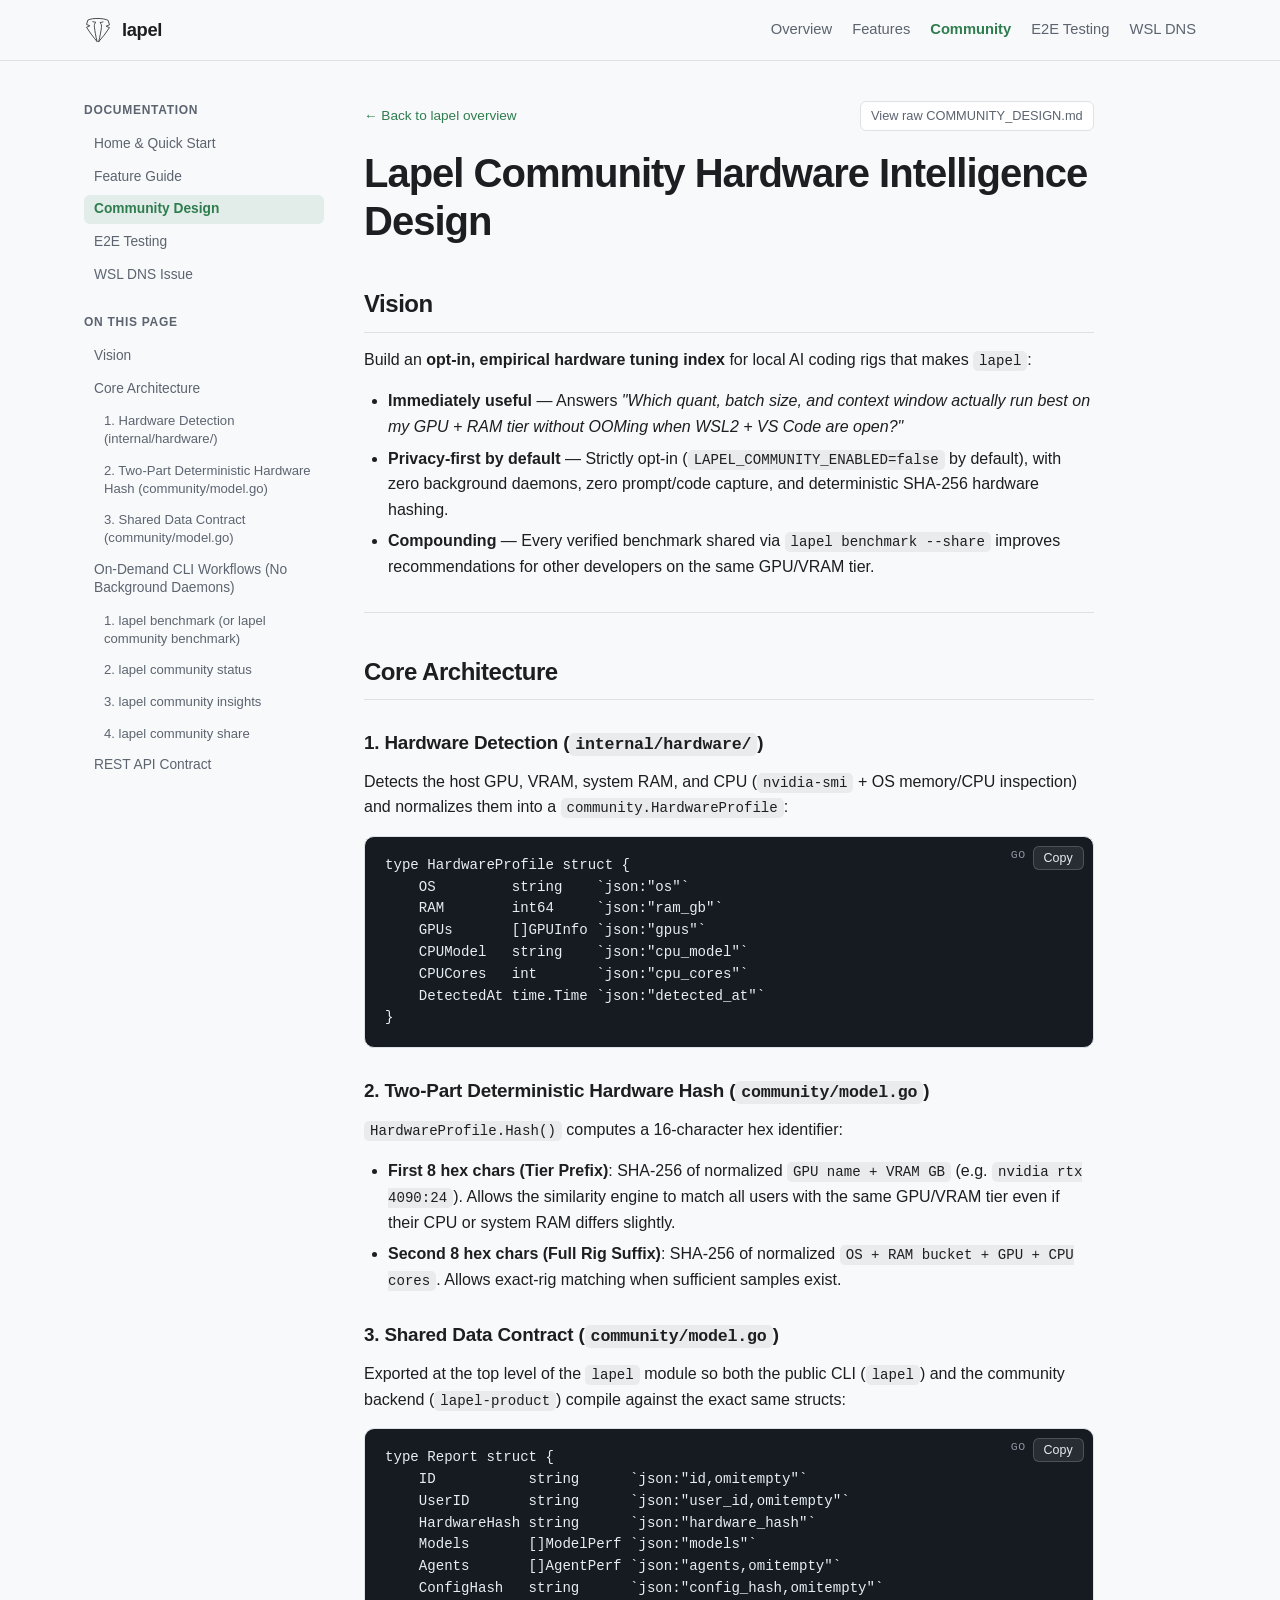
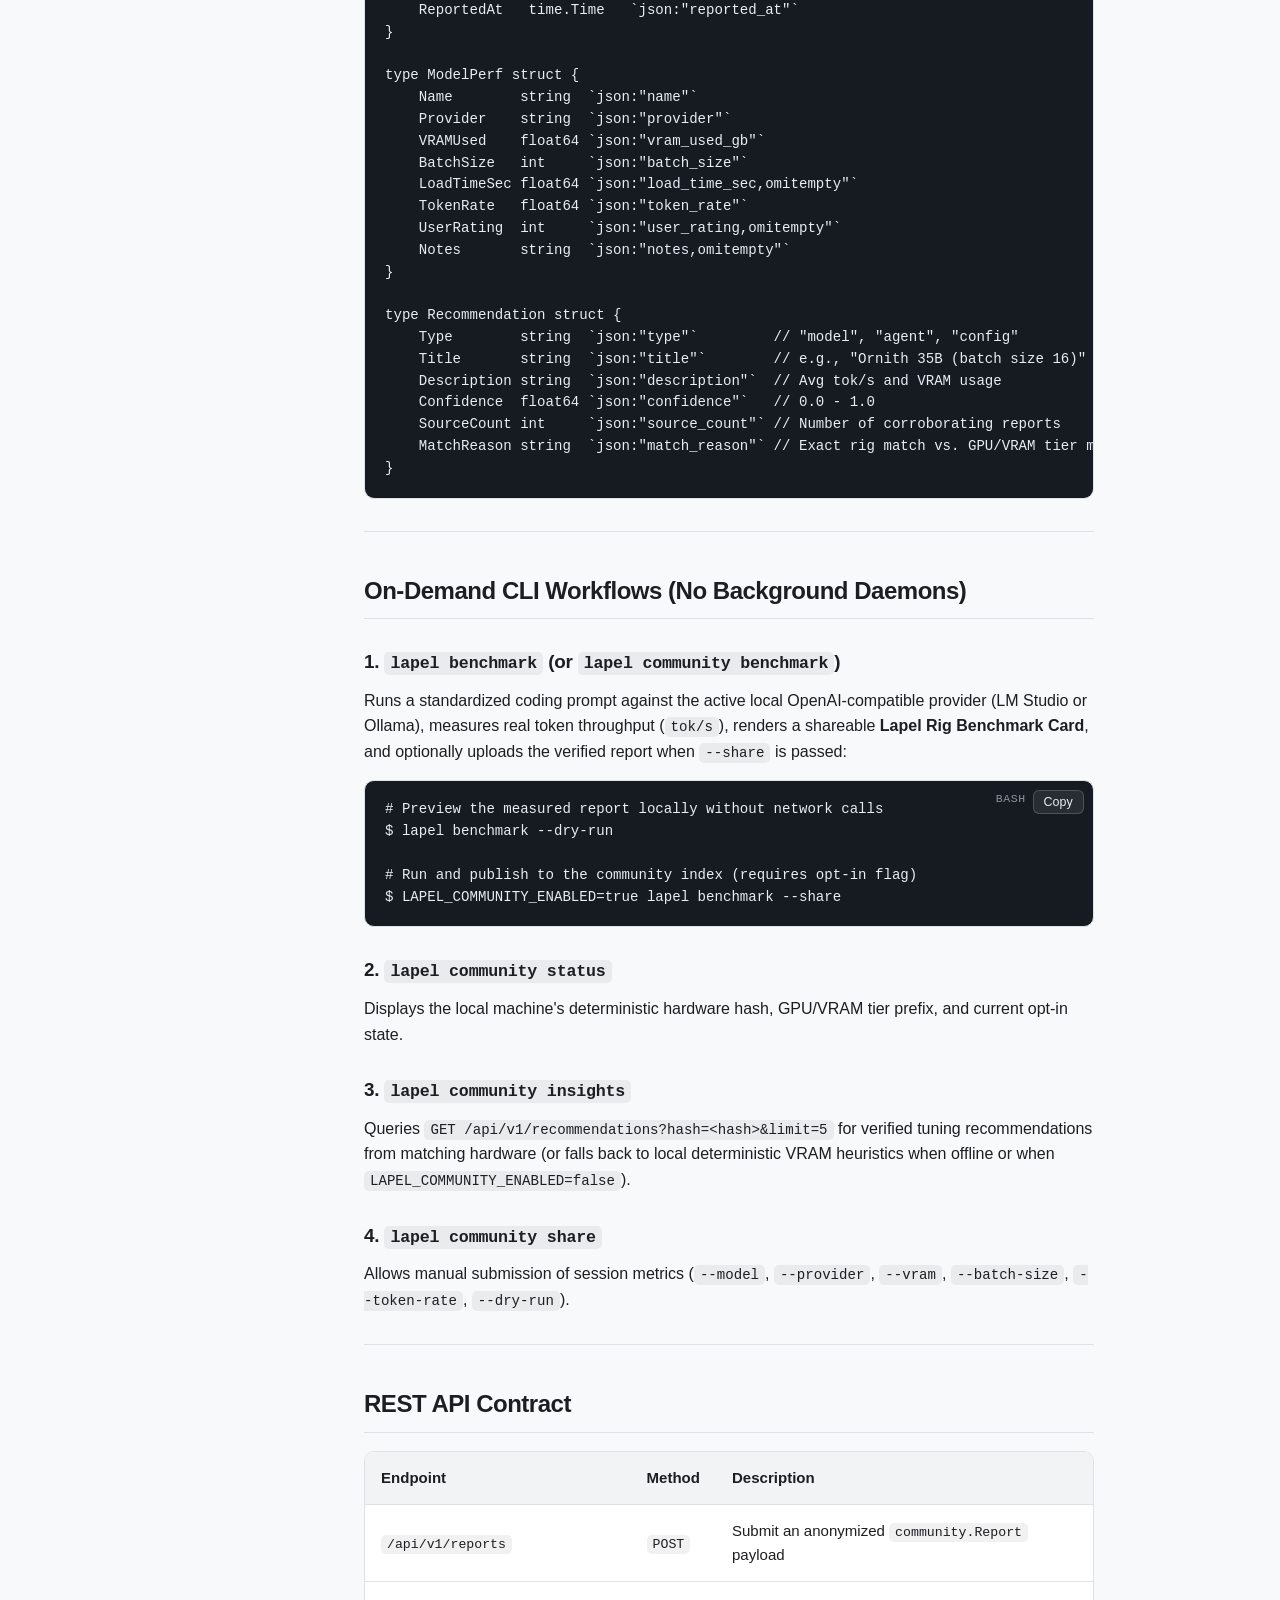
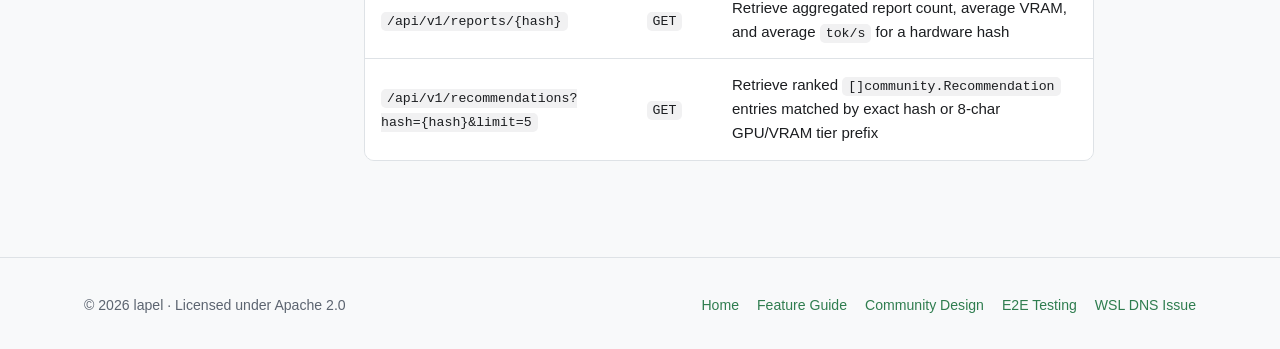
==== docs/community-design.html @ 603e4961 "docs: generate static HTML pages for markdown docs and style inline code" ====
<!DOCTYPE html>
<html lang="en">
<head>
  <meta charset="UTF-8" />
  <meta name="viewport" content="width=device-width, initial-scale=1.0" />
  <title>Lapel Community Hardware Intelligence Design &middot; lapel</title>
  <meta name="description" content="lapel documentation: Lapel Community Hardware Intelligence Design" />
  <link rel="icon" type="image/svg+xml" href="assets/lapel-logo.svg" />
  <link rel="stylesheet" href="assets/site.css" />
</head>
<body>
  <header>
    <div class="container nav">
      <a class="brand" href="index.html">
        <svg viewBox="0 25 100 100" fill="none" stroke-width="3.2" stroke-linecap="round" stroke-linejoin="round" aria-hidden="true">
          <path d="M 46.5,116 C 34,102 21,84 9,65 L 21,60 L 9,55 L 14,39.5 C 30,31.5 70,32 86,40.5 L 91,56.5 L 79,61.5 L 91,66.5 C 79,85 65.5,102.5 52.5,116.8" />
          <path d="M 46.5,116 C 41.5,95 39,79 37.2,65 C 36.2,57.2 37.5,50.5 42.5,47.5 C 38.8,47 35,46.2 31.5,45.2" />
          <path d="M 52.5,116.8 C 57.5,95.5 60.5,80 62.3,66 C 63.3,58.2 61.8,51.5 56.8,48.5 C 60.5,48 64.3,47.2 67.8,46.2" />
        </svg>
        <span>lapel</span>
      </a>
      <nav class="nav-links" aria-label="Primary">
        <a href="index.html" class="hide-sm">Overview</a>
        <a href="features.html">Features</a>
        <a href="community-design.html" class="active">Community</a>
        <a href="e2e-testing.html">E2E Testing</a>
        <a href="wsl-dns-issue.html">WSL DNS</a>
      </nav>
    </div>
  </header>

  <main class="container doc-shell">
    <aside class="doc-sidebar" aria-label="Documentation navigation">
      <div class="doc-sidebar-group">
        <h2 class="doc-sidebar-title">Documentation</h2>
        <ul class="doc-nav-list">
          <li><a href="index.html">Home &amp; Quick Start</a></li>
          <li><a href="features.html">Feature Guide</a></li>
          <li><a href="community-design.html" class="active">Community Design</a></li>
          <li><a href="e2e-testing.html">E2E Testing</a></li>
          <li><a href="wsl-dns-issue.html">WSL DNS Issue</a></li>
        </ul>
      </div>
      <div class="doc-sidebar-group">
        <h2 class="doc-sidebar-title">On this page</h2>
        <ul class="doc-toc-list">
          <li class="toc-h2"><a href="#vision">Vision</a></li>
          <li class="toc-h2"><a href="#core-architecture">Core Architecture</a></li>
          <li class="toc-h3"><a href="#1-hardware-detection-internalhardware">1. Hardware Detection (internal/hardware/)</a></li>
          <li class="toc-h3"><a href="#2-two-part-deterministic-hardware-hash-communitymodelgo">2. Two-Part Deterministic Hardware Hash (community/model.go)</a></li>
          <li class="toc-h3"><a href="#3-shared-data-contract-communitymodelgo">3. Shared Data Contract (community/model.go)</a></li>
          <li class="toc-h2"><a href="#on-demand-cli-workflows-no-background-daemons">On-Demand CLI Workflows (No Background Daemons)</a></li>
          <li class="toc-h3"><a href="#1-lapel-benchmark-or-lapel-community-benchmark">1. lapel benchmark (or lapel community benchmark)</a></li>
          <li class="toc-h3"><a href="#2-lapel-community-status">2. lapel community status</a></li>
          <li class="toc-h3"><a href="#3-lapel-community-insights">3. lapel community insights</a></li>
          <li class="toc-h3"><a href="#4-lapel-community-share">4. lapel community share</a></li>
          <li class="toc-h2"><a href="#rest-api-contract">REST API Contract</a></li>
        </ul>
      </div>
    </aside>

    <article class="doc-article">
      <div class="doc-breadcrumb">
        <a href="index.html">&larr; Back to lapel overview</a>
        <a class="doc-source-link" href="COMMUNITY_DESIGN.md">View raw COMMUNITY_DESIGN.md</a>
      </div>
      <h1 id="lapel-community-hardware-intelligence-design">Lapel Community Hardware Intelligence Design</h1>
<h2 id="vision">Vision <a class="heading-anchor" href="#vision" aria-label="Link to Vision">#</a></h2>
<p>Build an <strong>opt-in, empirical hardware tuning index</strong> for local AI coding rigs that makes <code>lapel</code>:</p>
<ul>
<li><strong>Immediately useful</strong> — Answers <em>&#34;Which quant, batch size, and context window actually run best on my GPU + RAM tier without OOMing when WSL2 + VS Code are open?&#34;</em></li>
<li><strong>Privacy-first by default</strong> — Strictly opt-in (<code>LAPEL_COMMUNITY_ENABLED=false</code> by default), with zero background daemons, zero prompt/code capture, and deterministic SHA-256 hardware hashing.</li>
<li><strong>Compounding</strong> — Every verified benchmark shared via <code>lapel benchmark --share</code> improves recommendations for other developers on the same GPU/VRAM tier.</li>
</ul>
<hr />
<h2 id="core-architecture">Core Architecture <a class="heading-anchor" href="#core-architecture" aria-label="Link to Core Architecture">#</a></h2>
<h3 id="1-hardware-detection-internalhardware">1. Hardware Detection (<code>internal/hardware/</code>) <a class="heading-anchor" href="#1-hardware-detection-internalhardware" aria-label="Link to 1. Hardware Detection (internal/hardware/)">#</a></h3>
<p>Detects the host GPU, VRAM, system RAM, and CPU (<code>nvidia-smi</code> + OS memory/CPU inspection) and normalizes them into a <code>community.HardwareProfile</code>:</p>
<div class="code-wrap"><span class="code-lang">go</span><button class="copy-btn" type="button">Copy</button><pre><code class="language-go">type HardwareProfile struct {
    OS         string    `json:&#34;os&#34;`
    RAM        int64     `json:&#34;ram_gb&#34;`
    GPUs       []GPUInfo `json:&#34;gpus&#34;`
    CPUModel   string    `json:&#34;cpu_model&#34;`
    CPUCores   int       `json:&#34;cpu_cores&#34;`
    DetectedAt time.Time `json:&#34;detected_at&#34;`
}</code></pre></div>
<h3 id="2-two-part-deterministic-hardware-hash-communitymodelgo">2. Two-Part Deterministic Hardware Hash (<code>community/model.go</code>) <a class="heading-anchor" href="#2-two-part-deterministic-hardware-hash-communitymodelgo" aria-label="Link to 2. Two-Part Deterministic Hardware Hash (community/model.go)">#</a></h3>
<p><code>HardwareProfile.Hash()</code> computes a 16-character hex identifier:</p>
<ul>
<li><strong>First 8 hex chars (Tier Prefix)</strong>: SHA-256 of normalized <code>GPU name + VRAM GB</code> (e.g. <code>nvidia rtx 4090:24</code>). Allows the similarity engine to match all users with the same GPU/VRAM tier even if their CPU or system RAM differs slightly.</li>
<li><strong>Second 8 hex chars (Full Rig Suffix)</strong>: SHA-256 of normalized <code>OS + RAM bucket + GPU + CPU cores</code>. Allows exact-rig matching when sufficient samples exist.</li>
</ul>
<h3 id="3-shared-data-contract-communitymodelgo">3. Shared Data Contract (<code>community/model.go</code>) <a class="heading-anchor" href="#3-shared-data-contract-communitymodelgo" aria-label="Link to 3. Shared Data Contract (community/model.go)">#</a></h3>
<p>Exported at the top level of the <code>lapel</code> module so both the public CLI (<code>lapel</code>) and the community backend (<code>lapel-product</code>) compile against the exact same structs:</p>
<div class="code-wrap"><span class="code-lang">go</span><button class="copy-btn" type="button">Copy</button><pre><code class="language-go">type Report struct {
    ID           string      `json:&#34;id,omitempty&#34;`
    UserID       string      `json:&#34;user_id,omitempty&#34;`
    HardwareHash string      `json:&#34;hardware_hash&#34;`
    Models       []ModelPerf `json:&#34;models&#34;`
    Agents       []AgentPerf `json:&#34;agents,omitempty&#34;`
    ConfigHash   string      `json:&#34;config_hash,omitempty&#34;`
    ReportedAt   time.Time   `json:&#34;reported_at&#34;`
}

type ModelPerf struct {
    Name        string  `json:&#34;name&#34;`
    Provider    string  `json:&#34;provider&#34;`
    VRAMUsed    float64 `json:&#34;vram_used_gb&#34;`
    BatchSize   int     `json:&#34;batch_size&#34;`
    LoadTimeSec float64 `json:&#34;load_time_sec,omitempty&#34;`
    TokenRate   float64 `json:&#34;token_rate&#34;`
    UserRating  int     `json:&#34;user_rating,omitempty&#34;`
    Notes       string  `json:&#34;notes,omitempty&#34;`
}

type Recommendation struct {
    Type        string  `json:&#34;type&#34;`         // &#34;model&#34;, &#34;agent&#34;, &#34;config&#34;
    Title       string  `json:&#34;title&#34;`        // e.g., &#34;Ornith 35B (batch size 16)&#34;
    Description string  `json:&#34;description&#34;`  // Avg tok/s and VRAM usage
    Confidence  float64 `json:&#34;confidence&#34;`   // 0.0 - 1.0
    SourceCount int     `json:&#34;source_count&#34;` // Number of corroborating reports
    MatchReason string  `json:&#34;match_reason&#34;` // Exact rig match vs. GPU/VRAM tier match
}</code></pre></div>
<hr />
<h2 id="on-demand-cli-workflows-no-background-daemons">On-Demand CLI Workflows (No Background Daemons) <a class="heading-anchor" href="#on-demand-cli-workflows-no-background-daemons" aria-label="Link to On-Demand CLI Workflows (No Background Daemons)">#</a></h2>
<h3 id="1-lapel-benchmark-or-lapel-community-benchmark">1. <code>lapel benchmark</code> (or <code>lapel community benchmark</code>) <a class="heading-anchor" href="#1-lapel-benchmark-or-lapel-community-benchmark" aria-label="Link to 1. lapel benchmark (or lapel community benchmark)">#</a></h3>
<p>Runs a standardized coding prompt against the active local OpenAI-compatible provider (LM Studio or Ollama), measures real token throughput (<code>tok/s</code>), renders a shareable <strong>Lapel Rig Benchmark Card</strong>, and optionally uploads the verified report when <code>--share</code> is passed:</p>
<div class="code-wrap"><span class="code-lang">bash</span><button class="copy-btn" type="button">Copy</button><pre><code class="language-bash"># Preview the measured report locally without network calls
$ lapel benchmark --dry-run

# Run and publish to the community index (requires opt-in flag)
$ LAPEL_COMMUNITY_ENABLED=true lapel benchmark --share</code></pre></div>
<h3 id="2-lapel-community-status">2. <code>lapel community status</code> <a class="heading-anchor" href="#2-lapel-community-status" aria-label="Link to 2. lapel community status">#</a></h3>
<p>Displays the local machine&#39;s deterministic hardware hash, GPU/VRAM tier prefix, and current opt-in state.</p>
<h3 id="3-lapel-community-insights">3. <code>lapel community insights</code> <a class="heading-anchor" href="#3-lapel-community-insights" aria-label="Link to 3. lapel community insights">#</a></h3>
<p>Queries <code>GET /api/v1/recommendations?hash=&lt;hash&gt;&amp;limit=5</code> for verified tuning recommendations from matching hardware (or falls back to local deterministic VRAM heuristics when offline or when <code>LAPEL_COMMUNITY_ENABLED=false</code>).</p>
<h3 id="4-lapel-community-share">4. <code>lapel community share</code> <a class="heading-anchor" href="#4-lapel-community-share" aria-label="Link to 4. lapel community share">#</a></h3>
<p>Allows manual submission of session metrics (<code>--model</code>, <code>--provider</code>, <code>--vram</code>, <code>--batch-size</code>, <code>--token-rate</code>, <code>--dry-run</code>).</p>
<hr />
<h2 id="rest-api-contract">REST API Contract <a class="heading-anchor" href="#rest-api-contract" aria-label="Link to REST API Contract">#</a></h2>
<div class="table-wrap"><table>
<thead><tr><th>Endpoint</th><th>Method</th><th>Description</th></tr></thead>
<tbody>
<tr><td><code>/api/v1/reports</code></td><td><code>POST</code></td><td>Submit an anonymized <code>community.Report</code> payload</td></tr>
<tr><td><code>/api/v1/reports/{hash}</code></td><td><code>GET</code></td><td>Retrieve aggregated report count, average VRAM, and average <code>tok/s</code> for a hardware hash</td></tr>
<tr><td><code>/api/v1/recommendations?hash={hash}&amp;limit=5</code></td><td><code>GET</code></td><td>Retrieve ranked <code>[]community.Recommendation</code> entries matched by exact hash or 8-char GPU/VRAM tier prefix</td></tr>
</tbody></table></div>

    </article>
  </main>

  <footer>
    <div class="container footer-inner">
      <div>&copy; 2026 lapel &middot; Licensed under Apache 2.0</div>
      <div class="footer-links">
        <a href="index.html">Home</a>
        <a href="features.html">Feature Guide</a>
        <a href="community-design.html">Community Design</a>
        <a href="e2e-testing.html">E2E Testing</a>
        <a href="wsl-dns-issue.html">WSL DNS Issue</a>
      </div>
    </div>
  </footer>

  <script>
    document.querySelectorAll(".copy-btn").forEach((btn) => {
      btn.addEventListener("click", async () => {
        const wrap = btn.closest(".code-wrap");
        const code = wrap ? wrap.querySelector("code") : null;
        const text = code ? code.innerText : "";
        try {
          await navigator.clipboard.writeText(text);
          const orig = btn.textContent;
          btn.textContent = "Copied!";
          setTimeout(() => { btn.textContent = orig; }, 1500);
        } catch (_) {}
      });
    });
  </script>
</body>
</html>
---- docs/assets/site.css ----
:root {
  --bg: #f8f9fa;
  --surface: #ffffff;
  --surface-alt: #f1f3f5;
  --border: #dee2e6;
  --text: #1c1e21;
  --text-muted: #5c6470;
  --accent: #2f7d4f;
  --accent-soft: rgba(47, 125, 79, 0.1);
  --logo-stroke: #3a3a3a;
  --code-bg: #161b22;
  --code-text: #e6edf3;
  --inline-code-bg: rgba(27, 31, 36, 0.06);
  --radius: 10px;
  --max-w: 1160px;
}

@media (prefers-color-scheme: dark) {
  :root {
    --bg: #0d1117;
    --surface: #161b22;
    --surface-alt: #1c2128;
    --border: #30363d;
    --text: #e6edf3;
    --text-muted: #8b949e;
    --accent: #4caf73;
    --accent-soft: rgba(76, 175, 115, 0.14);
    --logo-stroke: #e6edf3;
    --code-bg: #090c10;
    --code-text: #e6edf3;
    --inline-code-bg: rgba(110, 118, 129, 0.24);
  }
}

* { box-sizing: border-box; }
html { scroll-behavior: smooth; }
body {
  margin: 0;
  font-family: -apple-system, BlinkMacSystemFont, "Segoe UI", Roboto, Oxygen, Ubuntu, Cantarell, sans-serif;
  background: var(--bg);
  color: var(--text);
  line-height: 1.6;
  -webkit-font-smoothing: antialiased;
}

a { color: var(--accent); text-decoration: none; }
a:hover { text-decoration: underline; }

.container {
  max-width: var(--max-w);
  margin: 0 auto;
  padding: 0 24px;
}

/* Header */
header {
  position: sticky;
  top: 0;
  z-index: 20;
  background: color-mix(in srgb, var(--bg) 88%, transparent);
  backdrop-filter: blur(10px);
  border-bottom: 1px solid var(--border);
}

.nav {
  display: flex;
  align-items: center;
  justify-content: space-between;
  height: 60px;
  gap: 16px;
}

.brand {
  display: flex;
  align-items: center;
  gap: 10px;
  font-weight: 700;
  font-size: 1.15rem;
  color: var(--text);
  letter-spacing: -0.02em;
}
.brand:hover { text-decoration: none; }

.brand svg {
  width: 28px;
  height: 28px;
  stroke: var(--logo-stroke);
}

.nav-links {
  display: flex;
  align-items: center;
  gap: 20px;
  font-size: 0.92rem;
}

.nav-links a { color: var(--text-muted); font-weight: 500; }
.nav-links a:hover { color: var(--text); text-decoration: none; }
.nav-links a.active { color: var(--accent); font-weight: 600; }

@media (max-width: 640px) {
  .nav-links .hide-sm { display: none; }
}

/* Code blocks */
.code-wrap {
  position: relative;
  max-width: 720px;
  margin: 0 auto;
  text-align: left;
}

pre {
  margin: 0;
  background: var(--code-bg);
  color: var(--code-text);
  padding: 18px 20px;
  border-radius: var(--radius);
  overflow-x: auto;
  font-family: ui-monospace, SFMono-Regular, Menlo, Monaco, Consolas, monospace;
  font-size: 0.88rem;
  line-height: 1.55;
  border: 1px solid var(--border);
}

.copy-btn {
  position: absolute;
  top: 10px;
  right: 10px;
  padding: 4px 10px;
  font-size: 0.78rem;
  border-radius: 6px;
  border: 1px solid rgba(255, 255, 255, 0.18);
  background: rgba(255, 255, 255, 0.08);
  color: #e6edf3;
  cursor: pointer;
}
.copy-btn:hover { background: rgba(255, 255, 255, 0.16); }

/* Table */
table {
  width: 100%;
  border-collapse: collapse;
  background: var(--surface);
  border: 1px solid var(--border);
  border-radius: var(--radius);
  overflow: hidden;
  font-size: 0.94rem;
}

th, td {
  padding: 14px 16px;
  text-align: left;
  border-bottom: 1px solid var(--border);
}

th {
  background: var(--surface-alt);
  font-weight: 600;
}

tr:last-child td { border-bottom: none; }

/* Footer */
footer {
  border-top: 1px solid var(--border);
  padding: 36px 0;
  color: var(--text-muted);
  font-size: 0.88rem;
}

.footer-inner {
  display: flex;
  flex-wrap: wrap;
  justify-content: space-between;
  align-items: center;
  gap: 16px;
}

.footer-links {
  display: flex;
  flex-wrap: wrap;
  gap: 18px;
}

/* YAML syntax highlighting */
.yk { color: #7ee787; }
.ys { color: #a5d6ff; }
.yn { color: #79c0ff; }
.yc { color: #8b949e; font-style: italic; }
.yp { color: #8b949e; }

/* Documentation pages */
.doc-shell {
  display: grid;
  grid-template-columns: 240px minmax(0, 1fr);
  gap: 40px;
  padding: 40px 24px 72px;
  align-items: start;
}

@media (max-width: 920px) {
  .doc-shell {
    grid-template-columns: 1fr;
    gap: 24px;
    padding: 28px 20px 56px;
  }
}

.doc-sidebar {
  position: sticky;
  top: 84px;
  font-size: 0.86rem;
}

@media (max-width: 920px) {
  .doc-sidebar {
    position: static;
    background: var(--surface);
    border: 1px solid var(--border);
    border-radius: var(--radius);
    padding: 16px 18px;
  }
}

.doc-sidebar-group + .doc-sidebar-group {
  margin-top: 24px;
}

.doc-sidebar-title {
  font-size: 0.75rem;
  font-weight: 700;
  text-transform: uppercase;
  letter-spacing: 0.06em;
  color: var(--text-muted);
  margin: 0 0 10px;
}

.doc-nav-list,
.doc-toc-list {
  list-style: none;
  margin: 0;
  padding: 0;
  display: flex;
  flex-direction: column;
  gap: 4px;
}

.doc-nav-list a,
.doc-toc-list a {
  display: block;
  padding: 5px 10px;
  border-radius: 6px;
  color: var(--text-muted);
  line-height: 1.35;
}

.doc-nav-list a:hover,
.doc-toc-list a:hover {
  color: var(--text);
  background: var(--surface-alt);
  text-decoration: none;
}

.doc-nav-list a.active {
  color: var(--accent);
  background: var(--accent-soft);
  font-weight: 600;
}

.doc-toc-list .toc-h3 a {
  padding-left: 20px;
  font-size: 0.82rem;
}

.doc-article {
  min-width: 0;
  max-width: 82ch;
}

.doc-breadcrumb {
  display: flex;
  align-items: center;
  justify-content: space-between;
  flex-wrap: wrap;
  gap: 10px;
  margin-bottom: 18px;
  font-size: 0.85rem;
  color: var(--text-muted);
}

.doc-source-link {
  display: inline-flex;
  align-items: center;
  gap: 6px;
  padding: 4px 10px;
  border: 1px solid var(--border);
  border-radius: 6px;
  background: var(--surface);
  color: var(--text-muted);
  font-size: 0.8rem;
}

.doc-source-link:hover {
  color: var(--text);
  border-color: var(--text-muted);
  text-decoration: none;
}

.doc-article h1 {
  margin: 0 0 18px;
  font-size: clamp(1.9rem, 3.6vw, 2.5rem);
  letter-spacing: -0.025em;
  line-height: 1.2;
}

.doc-article h2 {
  margin: 40px 0 14px;
  padding-bottom: 8px;
  border-bottom: 1px solid var(--border);
  font-size: 1.5rem;
  letter-spacing: -0.02em;
  scroll-margin-top: 80px;
}

.doc-article h3 {
  margin: 28px 0 10px;
  font-size: 1.18rem;
  letter-spacing: -0.01em;
  scroll-margin-top: 80px;
}

.doc-article h4 {
  margin: 22px 0 8px;
  font-size: 1rem;
  scroll-margin-top: 80px;
}

.heading-anchor {
  margin-left: 8px;
  color: var(--text-muted);
  opacity: 0;
  font-weight: 400;
  transition: opacity 0.12s ease;
}

.doc-article h2:hover .heading-anchor,
.doc-article h3:hover .heading-anchor,
.doc-article h4:hover .heading-anchor,
.heading-anchor:focus {
  opacity: 1;
  text-decoration: none;
}

.doc-article p {
  margin: 0 0 16px;
}

.doc-article ul,
.doc-article ol {
  margin: 0 0 16px;
  padding-left: 24px;
}

.doc-article li {
  margin: 6px 0;
}

.doc-article li > ul,
.doc-article li > ol {
  margin-top: 6px;
  margin-bottom: 6px;
}

.doc-article .task-item {
  list-style: none;
  margin-left: -20px;
  display: flex;
  align-items: baseline;
  gap: 8px;
}

.doc-article .task-item input[type="checkbox"] {
  accent-color: var(--accent);
  margin: 0;
  transform: translateY(1px);
}

.doc-article code {
  font-family: ui-monospace, SFMono-Regular, Menlo, Monaco, Consolas, monospace;
  font-size: 0.88em;
  background: var(--inline-code-bg);
  padding: 2px 6px;
  border-radius: 5px;
}

.doc-article pre code {
  background: transparent;
  padding: 0;
  border-radius: 0;
  font-size: inherit;
}

.doc-article .code-wrap {
  max-width: 100%;
  margin: 16px 0 22px;
}

.doc-article .code-lang {
  position: absolute;
  top: 10px;
  right: 68px;
  font-size: 0.72rem;
  text-transform: uppercase;
  letter-spacing: 0.05em;
  color: #8b949e;
  font-family: ui-monospace, SFMono-Regular, Menlo, Monaco, Consolas, monospace;
  pointer-events: none;
}

.doc-article .table-wrap {
  overflow-x: auto;
  margin: 18px 0 24px;
  border-radius: var(--radius);
  border: 1px solid var(--border);
}

.doc-article .table-wrap table {
  border: none;
  border-radius: 0;
}

.doc-article hr {
  border: none;
  border-top: 1px solid var(--border);
  margin: 32px 0;
}

.doc-article blockquote {
  margin: 16px 0 20px;
  padding: 12px 18px;
  border-left: 3px solid var(--accent);
  background: var(--surface);
  border-radius: 0 var(--radius) var(--radius) 0;
  color: var(--text-muted);
}

.doc-article blockquote p:last-child {
  margin-bottom: 0;
}

.mermaid-wrap {
  margin: 18px 0 24px;
  padding: 20px;
  background: var(--surface);
  border: 1px solid var(--border);
  border-radius: var(--radius);
  overflow-x: auto;
  text-align: center;
}

.mermaid-wrap pre.mermaid {
  background: transparent;
  color: var(--text);
  border: none;
  padding: 0;
  text-align: left;
}
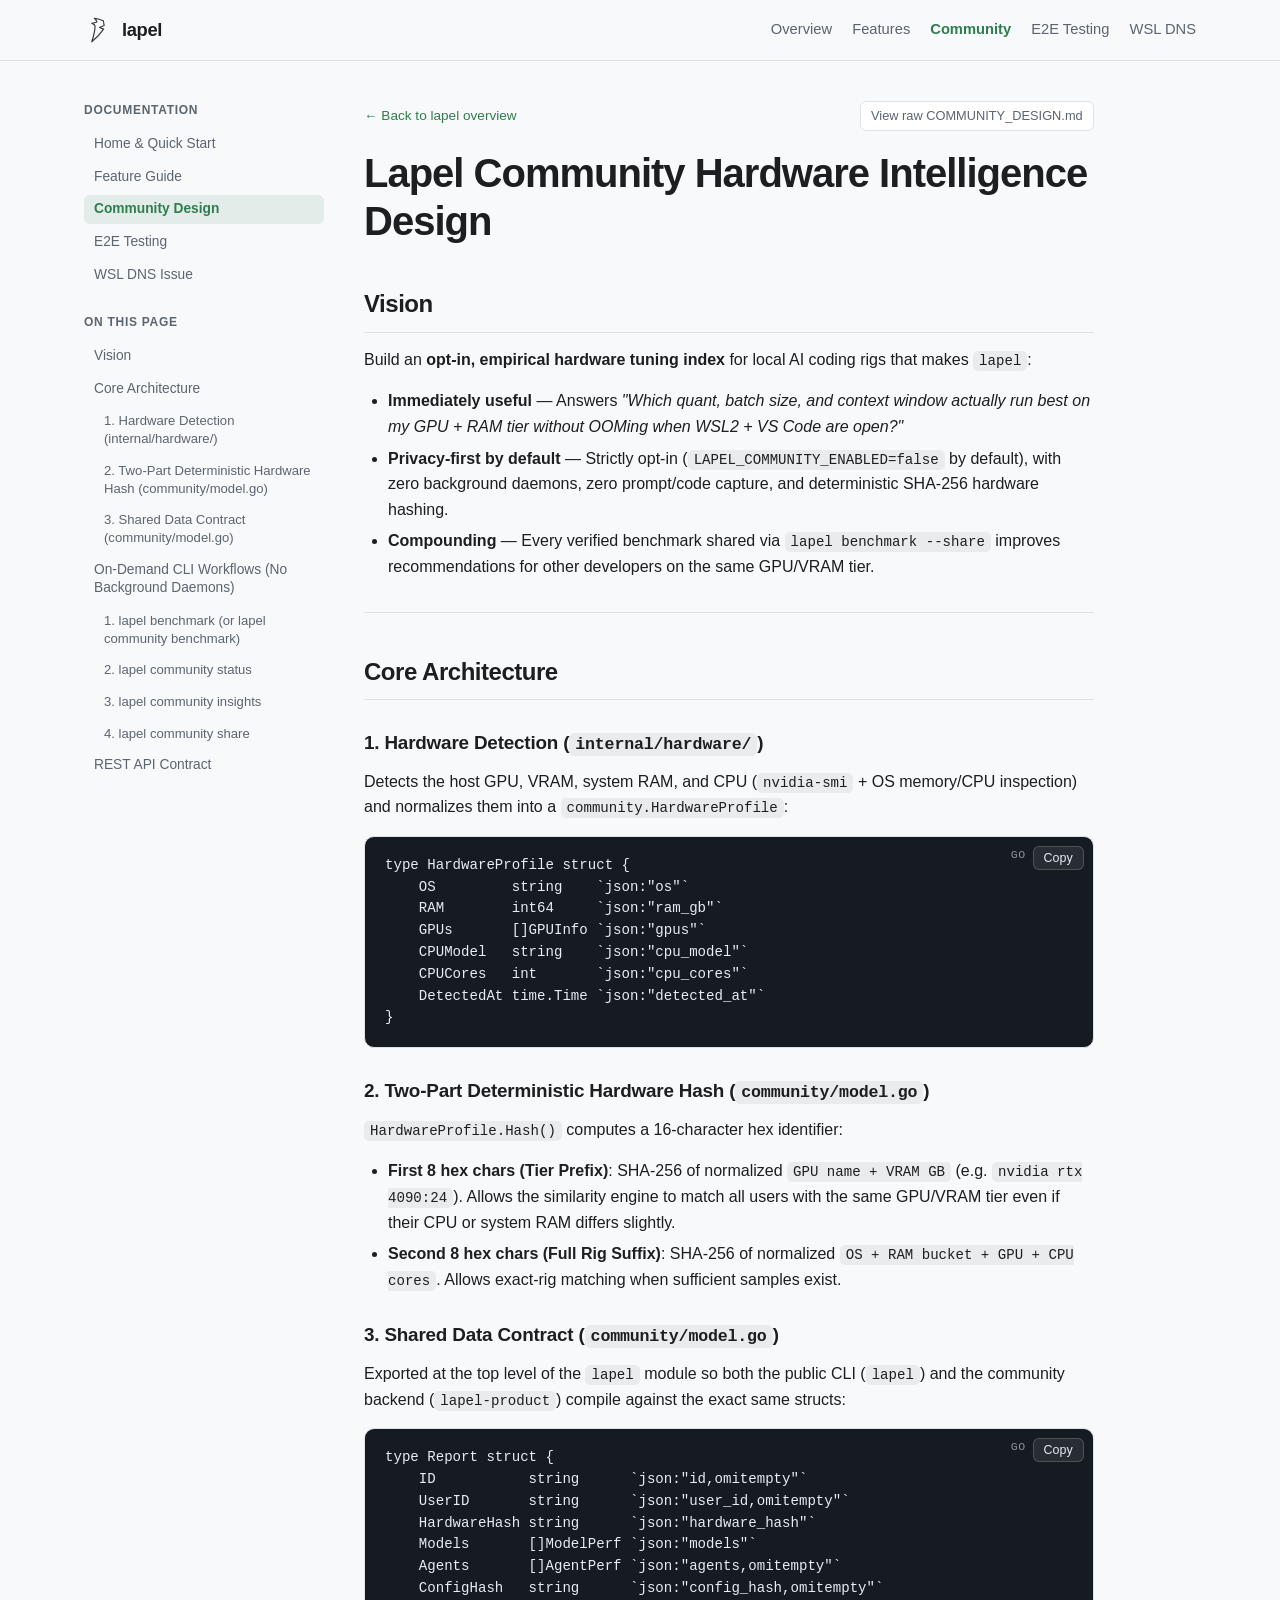
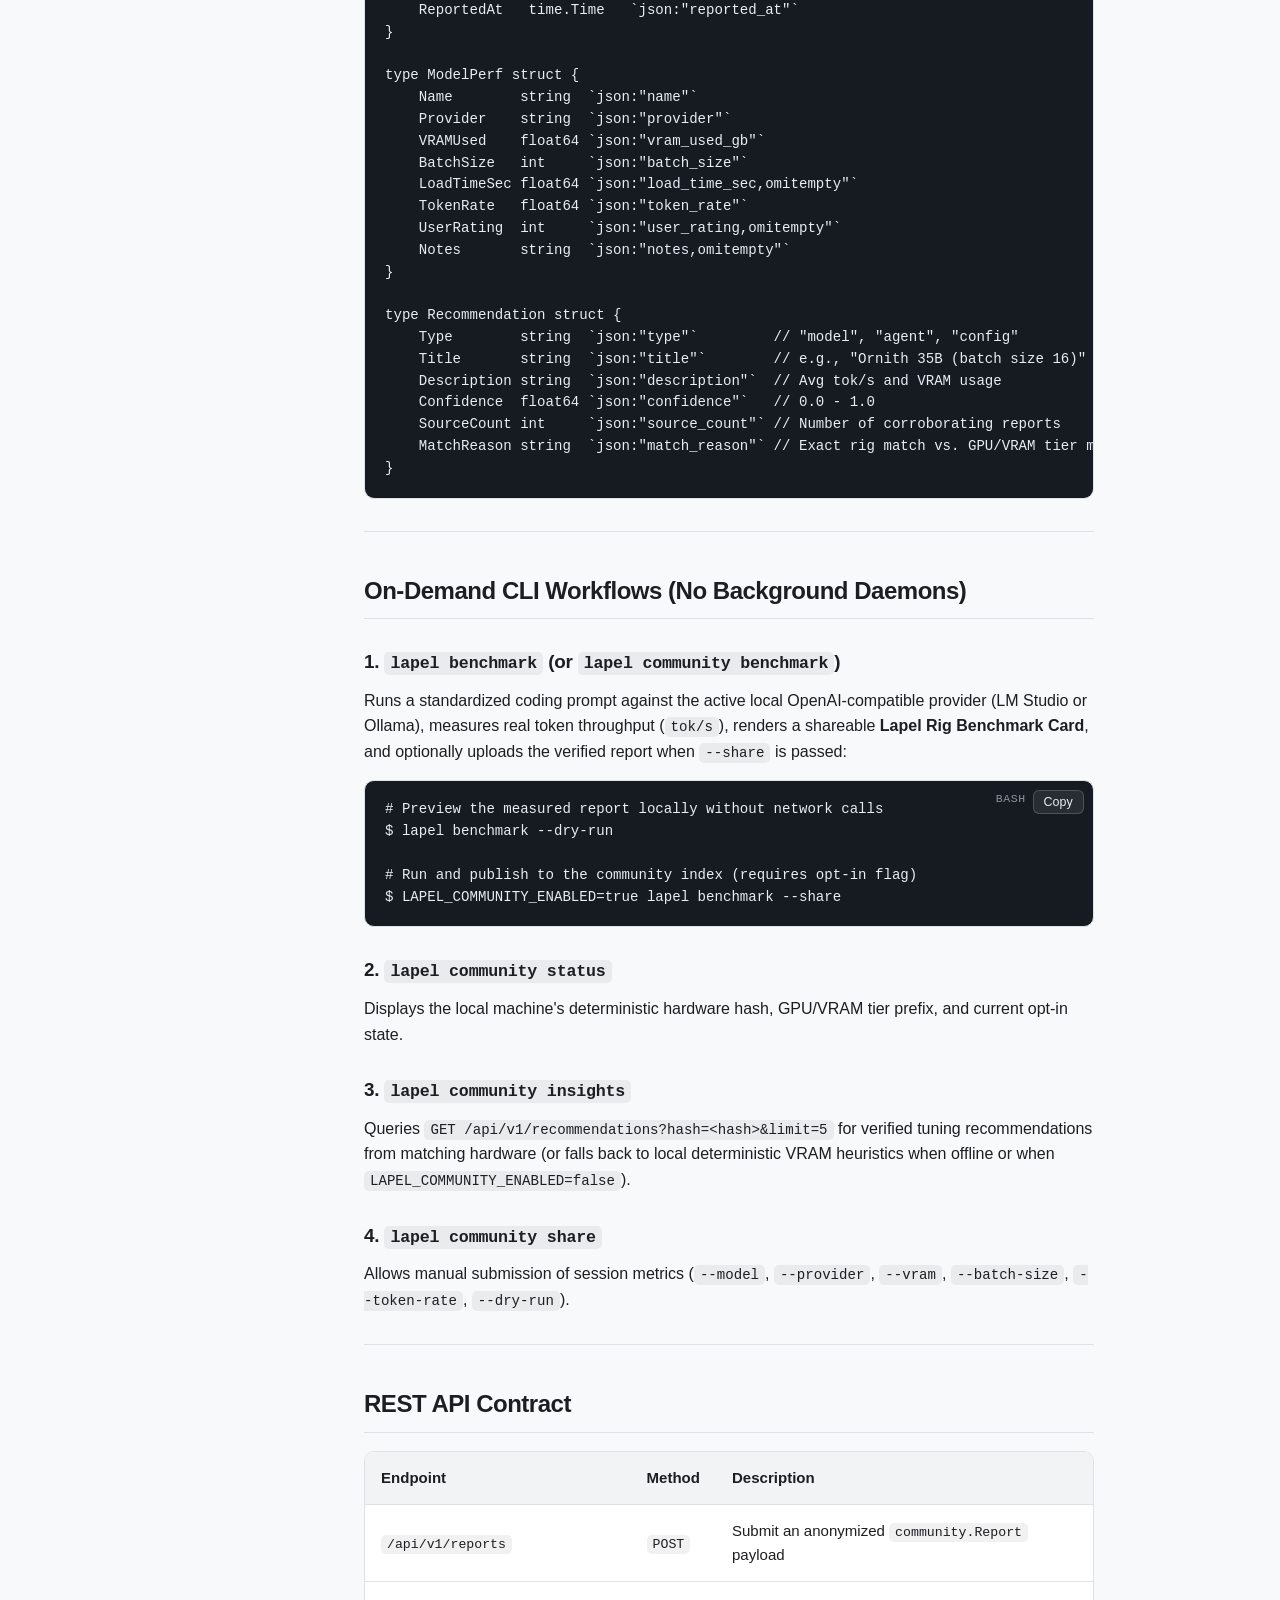
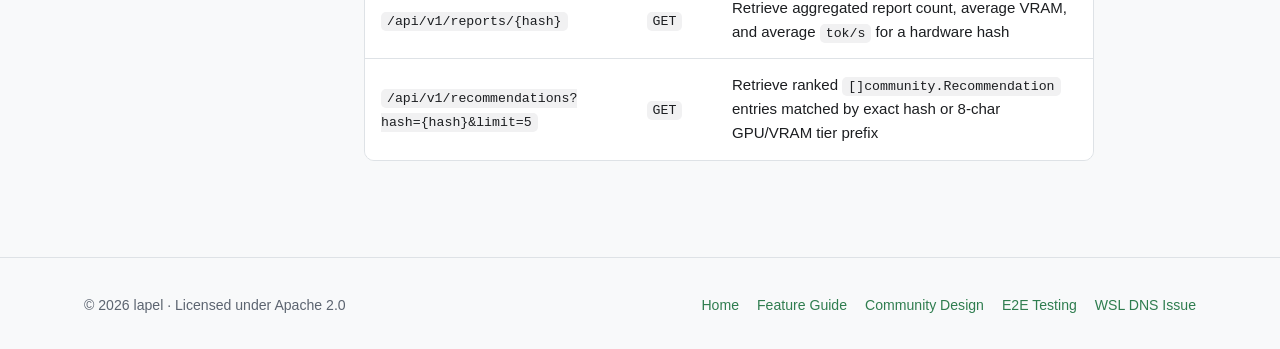
==== commit e2830a6f: "feat(wsl): improve provisioning UX/reliability and adopt bolt-cutout logo - Enable Ubuntu universe c" ====
--- a/docs/community-design.html
+++ b/docs/community-design.html
@@ -12,10 +12,8 @@
   <header>
     <div class="container nav">
       <a class="brand" href="index.html">
-        <svg viewBox="0 25 100 100" fill="none" stroke-width="3.2" stroke-linecap="round" stroke-linejoin="round" aria-hidden="true">
-          <path d="M 46.5,116 C 34,102 21,84 9,65 L 21,60 L 9,55 L 14,39.5 C 30,31.5 70,32 86,40.5 L 91,56.5 L 79,61.5 L 91,66.5 C 79,85 65.5,102.5 52.5,116.8" />
-          <path d="M 46.5,116 C 41.5,95 39,79 37.2,65 C 36.2,57.2 37.5,50.5 42.5,47.5 C 38.8,47 35,46.2 31.5,45.2" />
-          <path d="M 52.5,116.8 C 57.5,95.5 60.5,80 62.3,66 C 63.3,58.2 61.8,51.5 56.8,48.5 C 60.5,48 64.3,47.2 67.8,46.2" />
+        <svg viewBox="0 0 100 100" fill="none" stroke-width="4.2" stroke-linecap="round" stroke-linejoin="round" aria-hidden="true">
+          <path d="M 37,8 C 48.5,9.5 59.5,12.5 69,17 L 72,34 L 55.5,41 L 70,47 C 58,65 44,79 28,92 C 34.5,71 38.5,54 39.5,40.5 C 40,33.5 36.5,28.5 28,26.5 C 34.5,25 40.5,23.2 46,21.2 C 44.5,15.8 41.5,11.2 37,8 Z" />
         </svg>
         <span>lapel</span>
       </a>
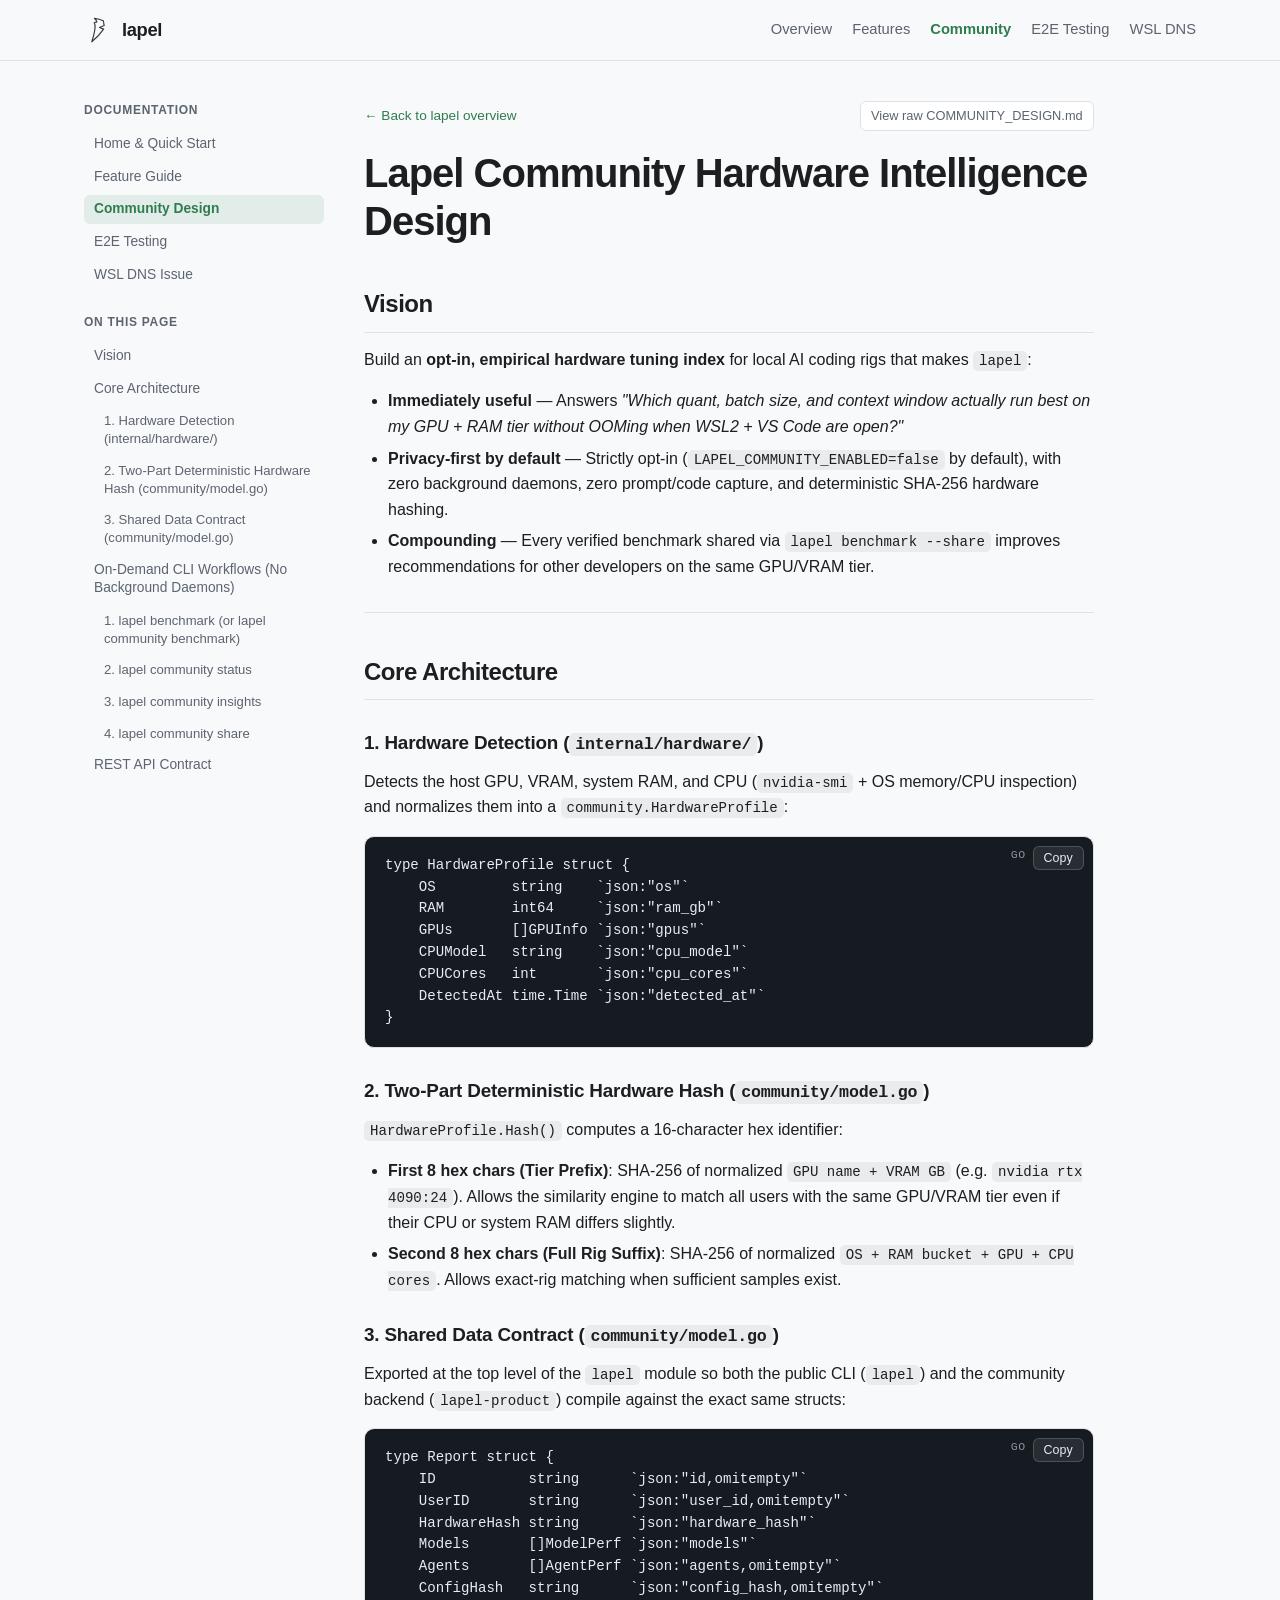
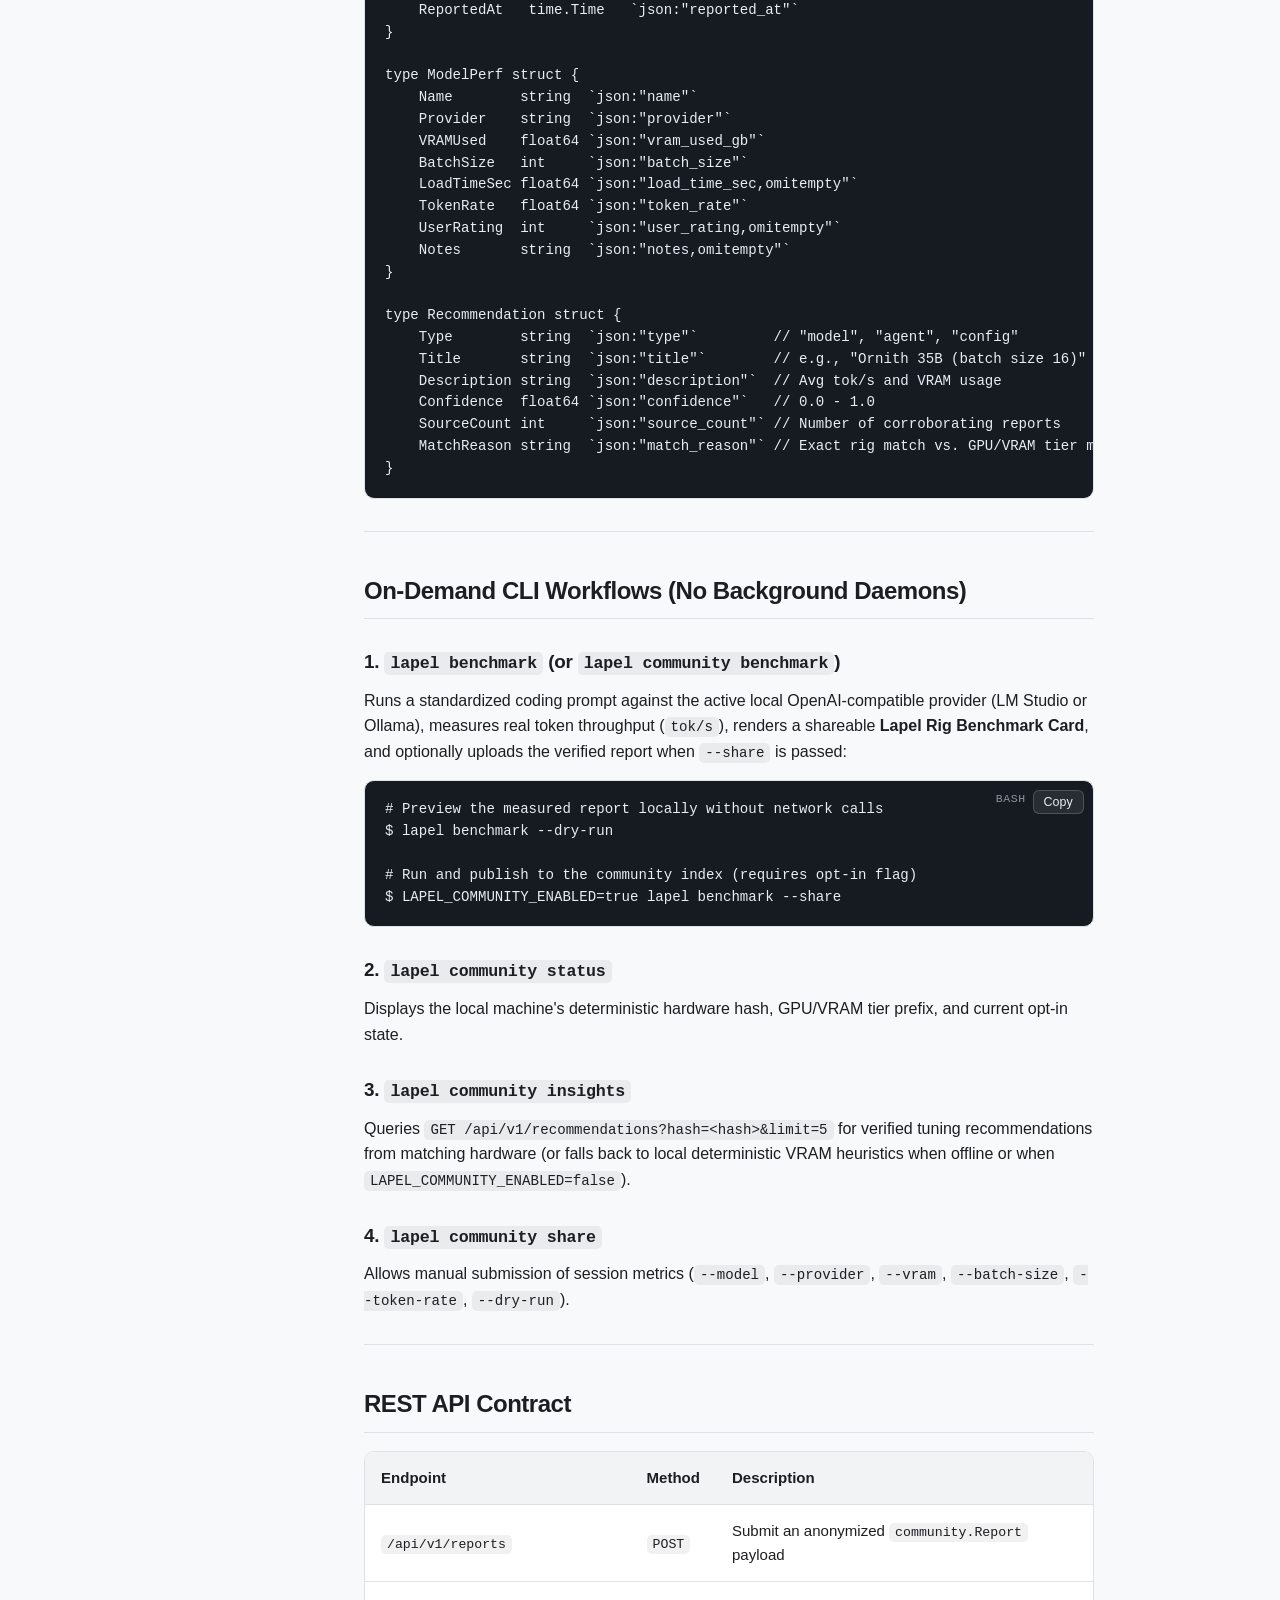
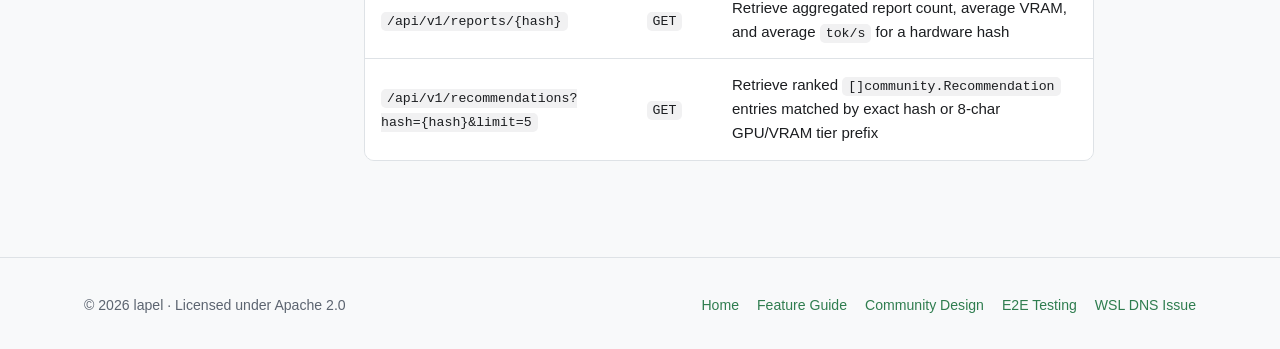
==== commit ef3f4f22: "style(brand): adopt tucked bolt logo across assets and docs" ====
--- a/docs/community-design.html
+++ b/docs/community-design.html
@@ -13,7 +13,7 @@
     <div class="container nav">
       <a class="brand" href="index.html">
         <svg viewBox="0 0 100 100" fill="none" stroke-width="4.2" stroke-linecap="round" stroke-linejoin="round" aria-hidden="true">
-          <path d="M 37,8 C 48.5,9.5 59.5,12.5 69,17 L 72,34 L 55.5,41 L 70,47 C 58,65 44,79 28,92 C 34.5,71 38.5,54 39.5,40.5 C 40,33.5 36.5,28.5 28,26.5 C 34.5,25 40.5,23.2 46,21.2 C 44.5,15.8 41.5,11.2 37,8 Z" />
+          <path d="M 37,8 C 48.5,9.5 59.5,12.5 69,17 L 72,34 L 55.5,41 L 70,47 C 58,65 44,79 28,92 C 34.5,71 39.2,53 39.5,39.5 C 39.6,33 38.4,28 36.4,24.2 L 46,21.2 C 44.5,15.8 41.5,11.2 37,8 Z" />
         </svg>
         <span>lapel</span>
       </a>
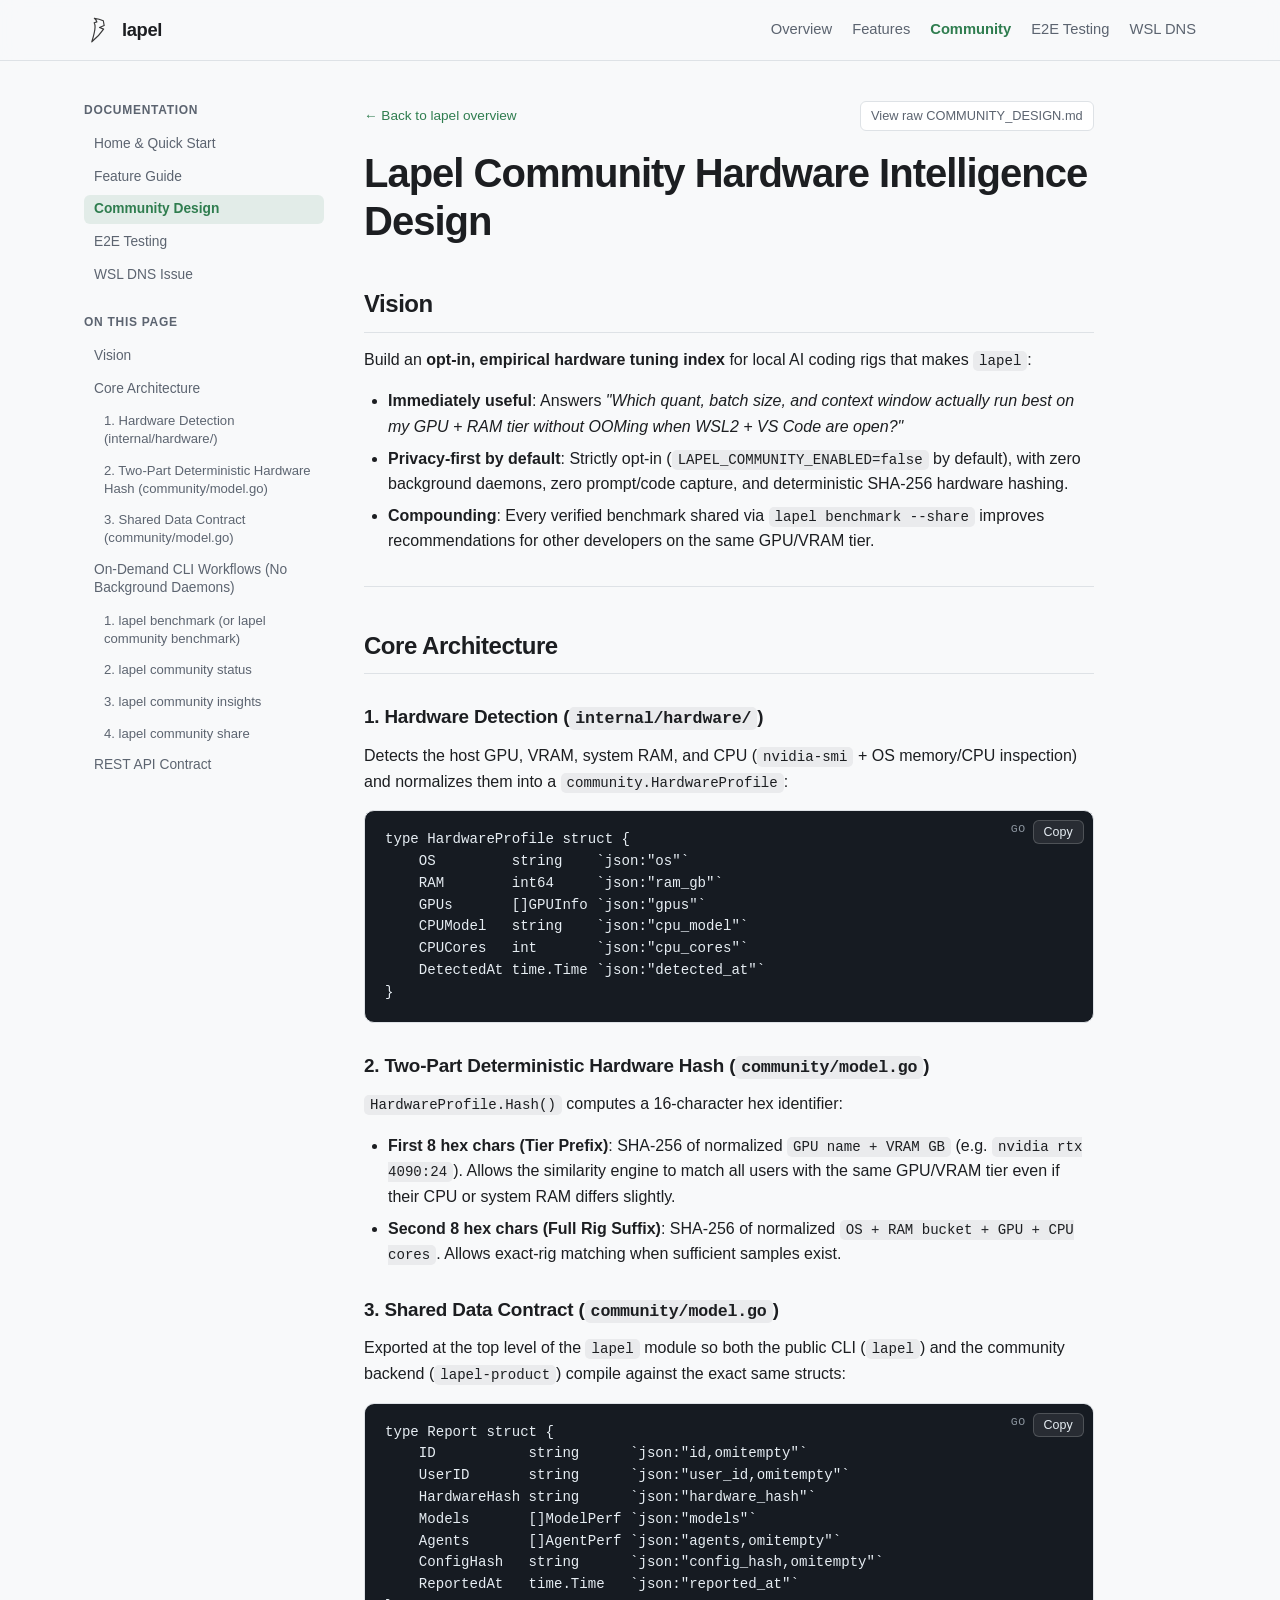
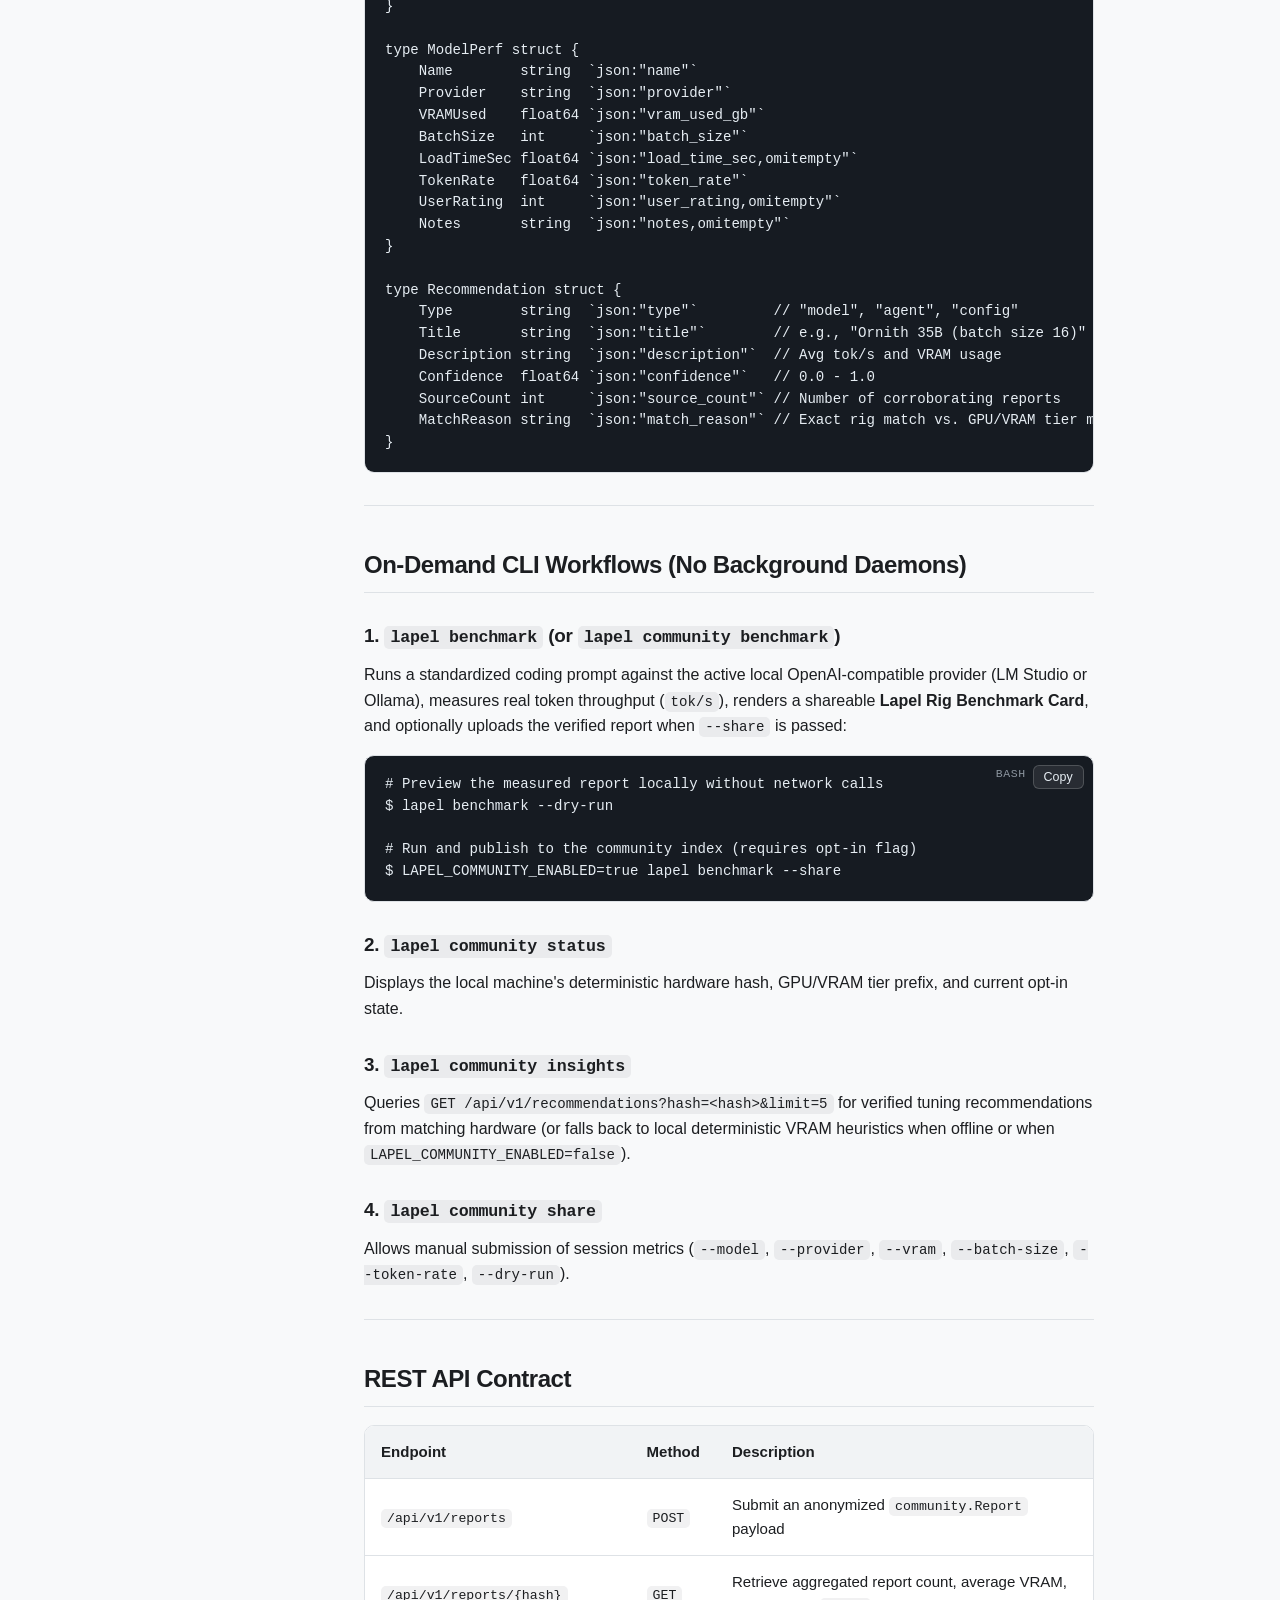
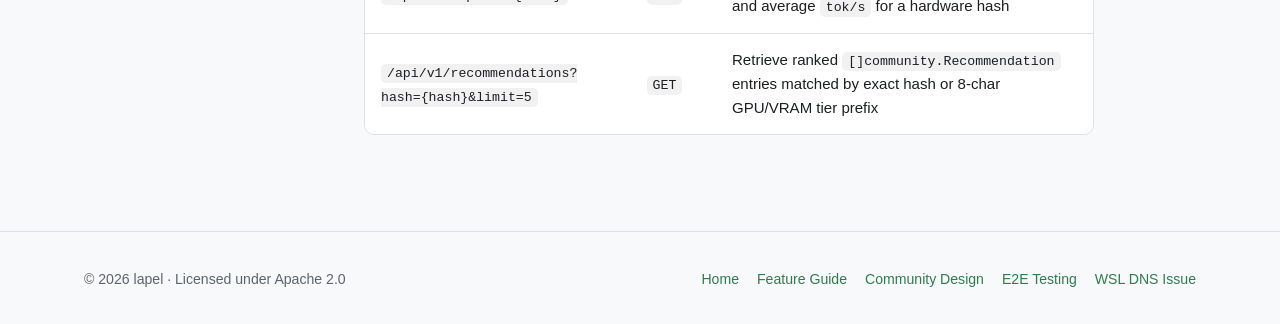
==== commit ab6a6bab: "docs: tighten prose and punctuation across README and documentation" ====
--- a/docs/community-design.html
+++ b/docs/community-design.html
@@ -66,9 +66,9 @@
 <h2 id="vision">Vision <a class="heading-anchor" href="#vision" aria-label="Link to Vision">#</a></h2>
 <p>Build an <strong>opt-in, empirical hardware tuning index</strong> for local AI coding rigs that makes <code>lapel</code>:</p>
 <ul>
-<li><strong>Immediately useful</strong> — Answers <em>&#34;Which quant, batch size, and context window actually run best on my GPU + RAM tier without OOMing when WSL2 + VS Code are open?&#34;</em></li>
-<li><strong>Privacy-first by default</strong> — Strictly opt-in (<code>LAPEL_COMMUNITY_ENABLED=false</code> by default), with zero background daemons, zero prompt/code capture, and deterministic SHA-256 hardware hashing.</li>
-<li><strong>Compounding</strong> — Every verified benchmark shared via <code>lapel benchmark --share</code> improves recommendations for other developers on the same GPU/VRAM tier.</li>
+<li><strong>Immediately useful</strong>: Answers <em>&#34;Which quant, batch size, and context window actually run best on my GPU + RAM tier without OOMing when WSL2 + VS Code are open?&#34;</em></li>
+<li><strong>Privacy-first by default</strong>: Strictly opt-in (<code>LAPEL_COMMUNITY_ENABLED=false</code> by default), with zero background daemons, zero prompt/code capture, and deterministic SHA-256 hardware hashing.</li>
+<li><strong>Compounding</strong>: Every verified benchmark shared via <code>lapel benchmark --share</code> improves recommendations for other developers on the same GPU/VRAM tier.</li>
 </ul>
 <hr />
 <h2 id="core-architecture">Core Architecture <a class="heading-anchor" href="#core-architecture" aria-label="Link to Core Architecture">#</a></h2>
--- a/docs/assets/site.css
+++ b/docs/assets/site.css
@@ -451,11 +451,108 @@
 
 .mermaid-wrap {
   margin: 18px 0 24px;
-  padding: 20px;
   background: var(--surface);
   border: 1px solid var(--border);
   border-radius: var(--radius);
-  overflow-x: auto;
+  overflow: hidden;
+}
+
+.mermaid-toolbar {
+  display: flex;
+  align-items: center;
+  justify-content: space-between;
+  flex-wrap: wrap;
+  gap: 8px;
+  padding: 8px 12px;
+  background: var(--surface-alt);
+  border-bottom: 1px solid var(--border);
+  font-size: 0.78rem;
+  color: var(--text-muted);
+}
+
+.mermaid-toolbar-label {
+  font-weight: 600;
+  color: var(--text-muted);
+  display: inline-flex;
+  align-items: center;
+  gap: 8px;
+}
+
+.mermaid-toolbar-hint {
+  font-weight: 400;
+  opacity: 0.8;
+}
+
+@media (max-width: 640px) {
+  .mermaid-toolbar-hint { display: none; }
+}
+
+.mermaid-controls {
+  display: inline-flex;
+  align-items: center;
+  gap: 4px;
+}
+
+.mermaid-btn {
+  display: inline-flex;
+  align-items: center;
+  justify-content: center;
+  gap: 4px;
+  min-width: 30px;
+  height: 28px;
+  padding: 0 9px;
+  border-radius: 6px;
+  border: 1px solid var(--border);
+  background: var(--surface);
+  color: var(--text);
+  font-family: inherit;
+  font-size: 0.78rem;
+  font-weight: 600;
+  cursor: pointer;
+  line-height: 1;
+  transition: background 0.12s ease, border-color 0.12s ease, color 0.12s ease;
+}
+
+.mermaid-btn:hover {
+  background: var(--accent-soft);
+  border-color: var(--accent);
+  color: var(--accent);
+}
+
+.mermaid-btn:focus-visible {
+  outline: 2px solid var(--accent);
+  outline-offset: 1px;
+}
+
+.mermaid-btn-zoom-level {
+  min-width: 48px;
+  font-variant-numeric: tabular-nums;
+  font-weight: 500;
+  color: var(--text-muted);
+}
+
+.mermaid-viewport {
+  position: relative;
+  overflow: auto;
+  padding: 20px;
+  text-align: center;
+  max-height: 75vh;
+  cursor: zoom-in;
+}
+
+.mermaid-viewport.is-zoomed {
+  cursor: grab;
+  text-align: left;
+}
+
+.mermaid-viewport.is-dragging {
+  cursor: grabbing;
+  user-select: none;
+}
+
+.mermaid-stage {
+  display: inline-block;
+  min-width: 100%;
   text-align: center;
 }
 
@@ -464,5 +561,76 @@
   color: var(--text);
   border: none;
   padding: 0;
-  text-align: left;
-}
+  margin: 0;
+  text-align: center;
+  overflow: visible;
+}
+
+.mermaid-wrap pre.mermaid svg {
+  display: inline-block;
+  height: auto;
+  max-width: 100%;
+  vertical-align: middle;
+}
+
+.mermaid-viewport.is-zoomed pre.mermaid svg {
+  max-width: none;
+}
+
+/* Fullscreen diagram lightbox */
+.mermaid-modal {
+  position: fixed;
+  inset: 0;
+  z-index: 100;
+  display: none;
+  align-items: center;
+  justify-content: center;
+  padding: 20px;
+  background: rgba(9, 12, 16, 0.78);
+  backdrop-filter: blur(4px);
+}
+
+.mermaid-modal.open {
+  display: flex;
+}
+
+.mermaid-modal-dialog {
+  width: min(94vw, 1440px);
+  height: 90vh;
+  display: flex;
+  flex-direction: column;
+  background: var(--surface);
+  border: 1px solid var(--border);
+  border-radius: 12px;
+  overflow: hidden;
+  box-shadow: 0 24px 64px rgba(0, 0, 0, 0.45);
+}
+
+.mermaid-modal-viewport {
+  flex: 1 1 auto;
+  overflow: auto;
+  padding: 24px;
+  display: flex;
+  align-items: center;
+  justify-content: center;
+  cursor: grab;
+}
+
+.mermaid-modal-viewport.is-zoomed {
+  align-items: flex-start;
+  justify-content: flex-start;
+}
+
+.mermaid-modal-viewport.is-dragging {
+  cursor: grabbing;
+  user-select: none;
+}
+
+.mermaid-modal-canvas {
+  display: inline-block;
+}
+
+.mermaid-modal-canvas svg {
+  display: block;
+  max-width: none;
+}
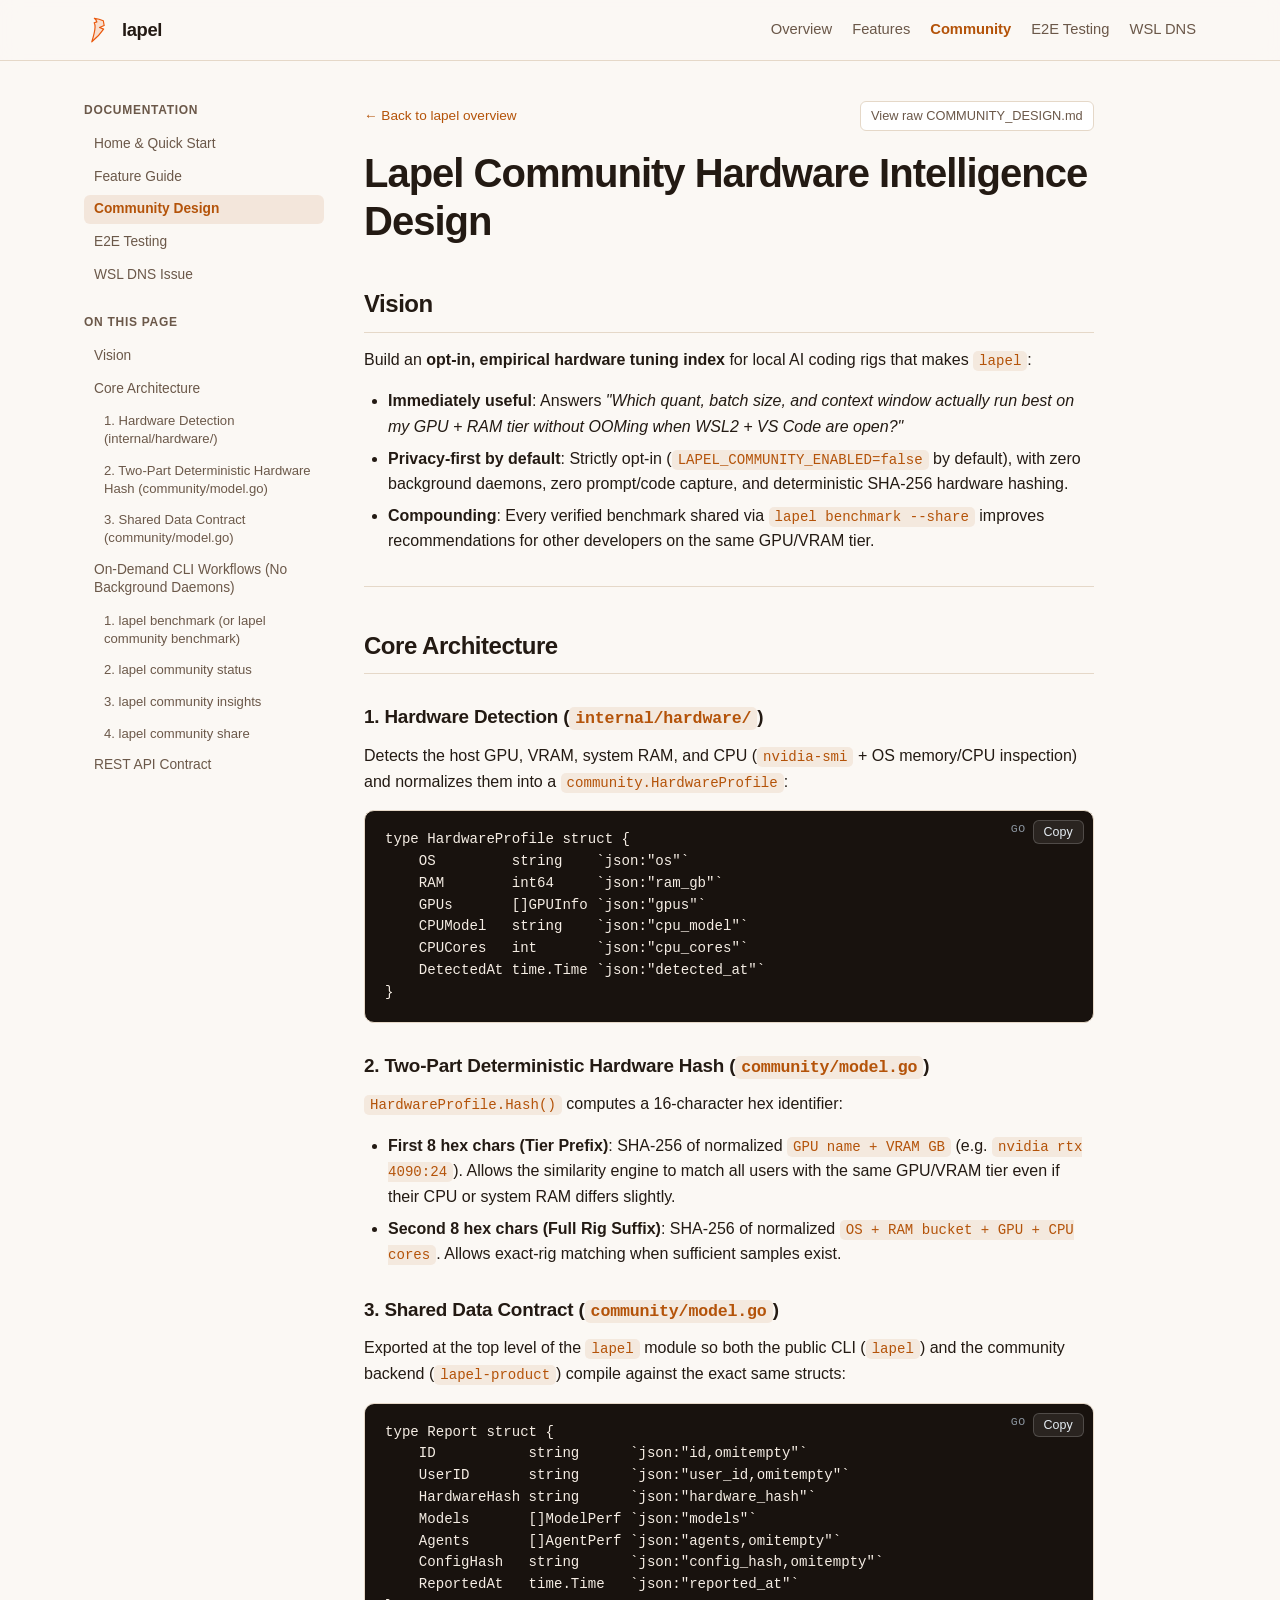
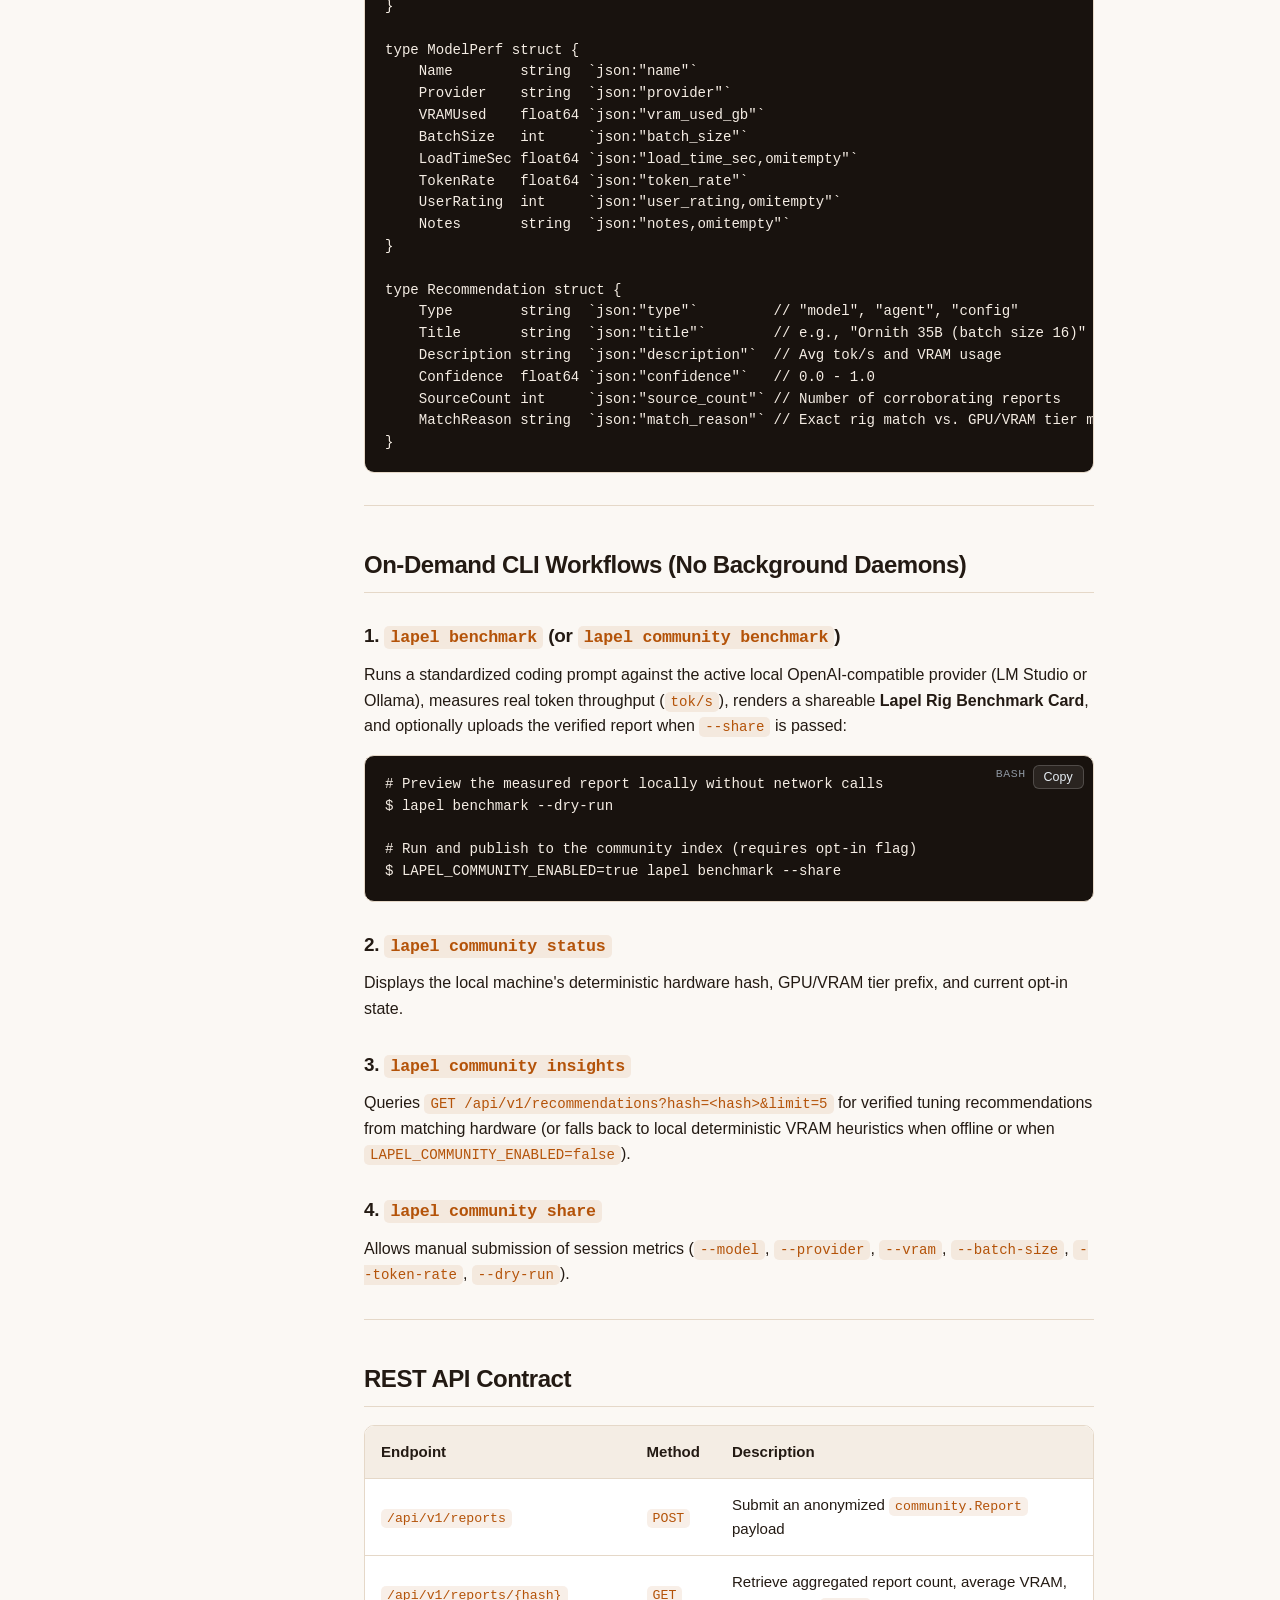
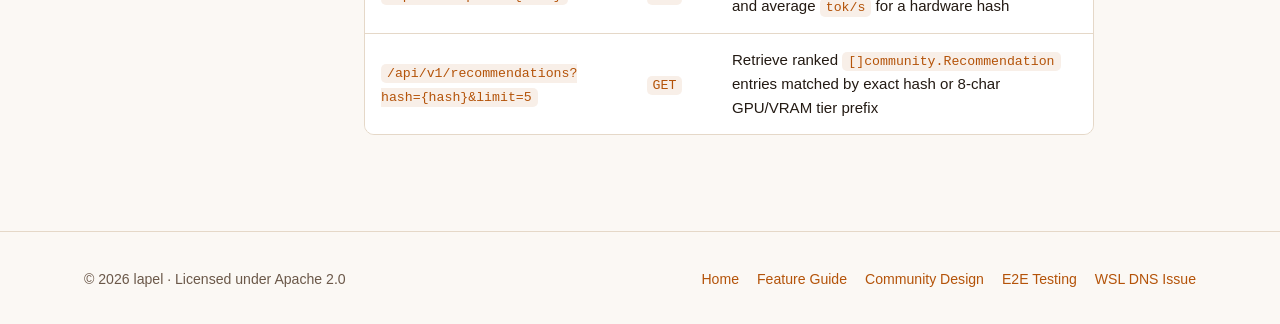
==== commit c5a7140a: "style: unify orange brand mark, replace amber preset with violet, and adopt warm brown/amber site th" ====
--- a/docs/community-design.html
+++ b/docs/community-design.html
@@ -12,7 +12,7 @@
   <header>
     <div class="container nav">
       <a class="brand" href="index.html">
-        <svg viewBox="0 0 100 100" fill="none" stroke-width="4.2" stroke-linecap="round" stroke-linejoin="round" aria-hidden="true">
+        <svg viewBox="0 0 100 100" stroke-width="4.2" stroke-linecap="round" stroke-linejoin="round" aria-hidden="true">
           <path d="M 37,8 C 48.5,9.5 59.5,12.5 69,17 L 72,34 L 55.5,41 L 70,47 C 58,65 44,79 28,92 C 34.5,71 39.2,53 39.5,39.5 C 39.6,33 38.4,28 36.4,24.2 L 46,21.2 C 44.5,15.8 41.5,11.2 37,8 Z" />
         </svg>
         <span>lapel</span>
--- a/docs/assets/site.css
+++ b/docs/assets/site.css
@@ -1,34 +1,38 @@
 :root {
-  --bg: #f8f9fa;
+  --bg: #fbf8f4;
   --surface: #ffffff;
-  --surface-alt: #f1f3f5;
-  --border: #dee2e6;
-  --text: #1c1e21;
-  --text-muted: #5c6470;
-  --accent: #2f7d4f;
-  --accent-soft: rgba(47, 125, 79, 0.1);
-  --logo-stroke: #3a3a3a;
-  --code-bg: #161b22;
-  --code-text: #e6edf3;
-  --inline-code-bg: rgba(27, 31, 36, 0.06);
+  --surface-alt: #f4ede4;
+  --border: #e5d8c8;
+  --text: #231a13;
+  --text-muted: #6b5849;
+  --accent: #b45309;
+  --accent-soft: rgba(180, 83, 9, 0.1);
+  --btn-bg: #c2410c;
+  --logo-stroke: #ea580c;
+  --logo-fill: rgba(234, 88, 12, 0.16);
+  --code-bg: #18120e;
+  --code-text: #f5ede4;
+  --inline-code-bg: rgba(180, 83, 9, 0.09);
   --radius: 10px;
   --max-w: 1160px;
 }
 
 @media (prefers-color-scheme: dark) {
   :root {
-    --bg: #0d1117;
-    --surface: #161b22;
-    --surface-alt: #1c2128;
-    --border: #30363d;
-    --text: #e6edf3;
-    --text-muted: #8b949e;
-    --accent: #4caf73;
-    --accent-soft: rgba(76, 175, 115, 0.14);
-    --logo-stroke: #e6edf3;
-    --code-bg: #090c10;
-    --code-text: #e6edf3;
-    --inline-code-bg: rgba(110, 118, 129, 0.24);
+    --bg: #14100d;
+    --surface: #1c1612;
+    --surface-alt: #251d17;
+    --border: #382b22;
+    --text: #f5ede4;
+    --text-muted: #b4a293;
+    --accent: #f59e0b;
+    --accent-soft: rgba(245, 158, 11, 0.14);
+    --btn-bg: #c2410c;
+    --logo-stroke: #fb923c;
+    --logo-fill: rgba(251, 146, 60, 0.22);
+    --code-bg: #0e0b09;
+    --code-text: #f5ede4;
+    --inline-code-bg: rgba(245, 158, 11, 0.13);
   }
 }
 
@@ -85,6 +89,7 @@
   width: 28px;
   height: 28px;
   stroke: var(--logo-stroke);
+  fill: var(--logo-fill);
 }
 
 .nav-links {
@@ -183,12 +188,12 @@
   gap: 18px;
 }
 
-/* YAML syntax highlighting */
-.yk { color: #7ee787; }
-.ys { color: #a5d6ff; }
-.yn { color: #79c0ff; }
-.yc { color: #8b949e; font-style: italic; }
-.yp { color: #8b949e; }
+/* YAML & bash syntax highlighting */
+.yk { color: #fbbf24; }
+.ys { color: #38bdf8; }
+.yn { color: #fb923c; }
+.yc { color: #9c8978; font-style: italic; }
+.yp { color: #b4a293; }
 
 /* Documentation pages */
 .doc-shell {
@@ -389,12 +394,14 @@
 .doc-article code {
   font-family: ui-monospace, SFMono-Regular, Menlo, Monaco, Consolas, monospace;
   font-size: 0.88em;
+  color: var(--accent);
   background: var(--inline-code-bg);
   padding: 2px 6px;
   border-radius: 5px;
 }
 
 .doc-article pre code {
+  color: inherit;
   background: transparent;
   padding: 0;
   border-radius: 0;
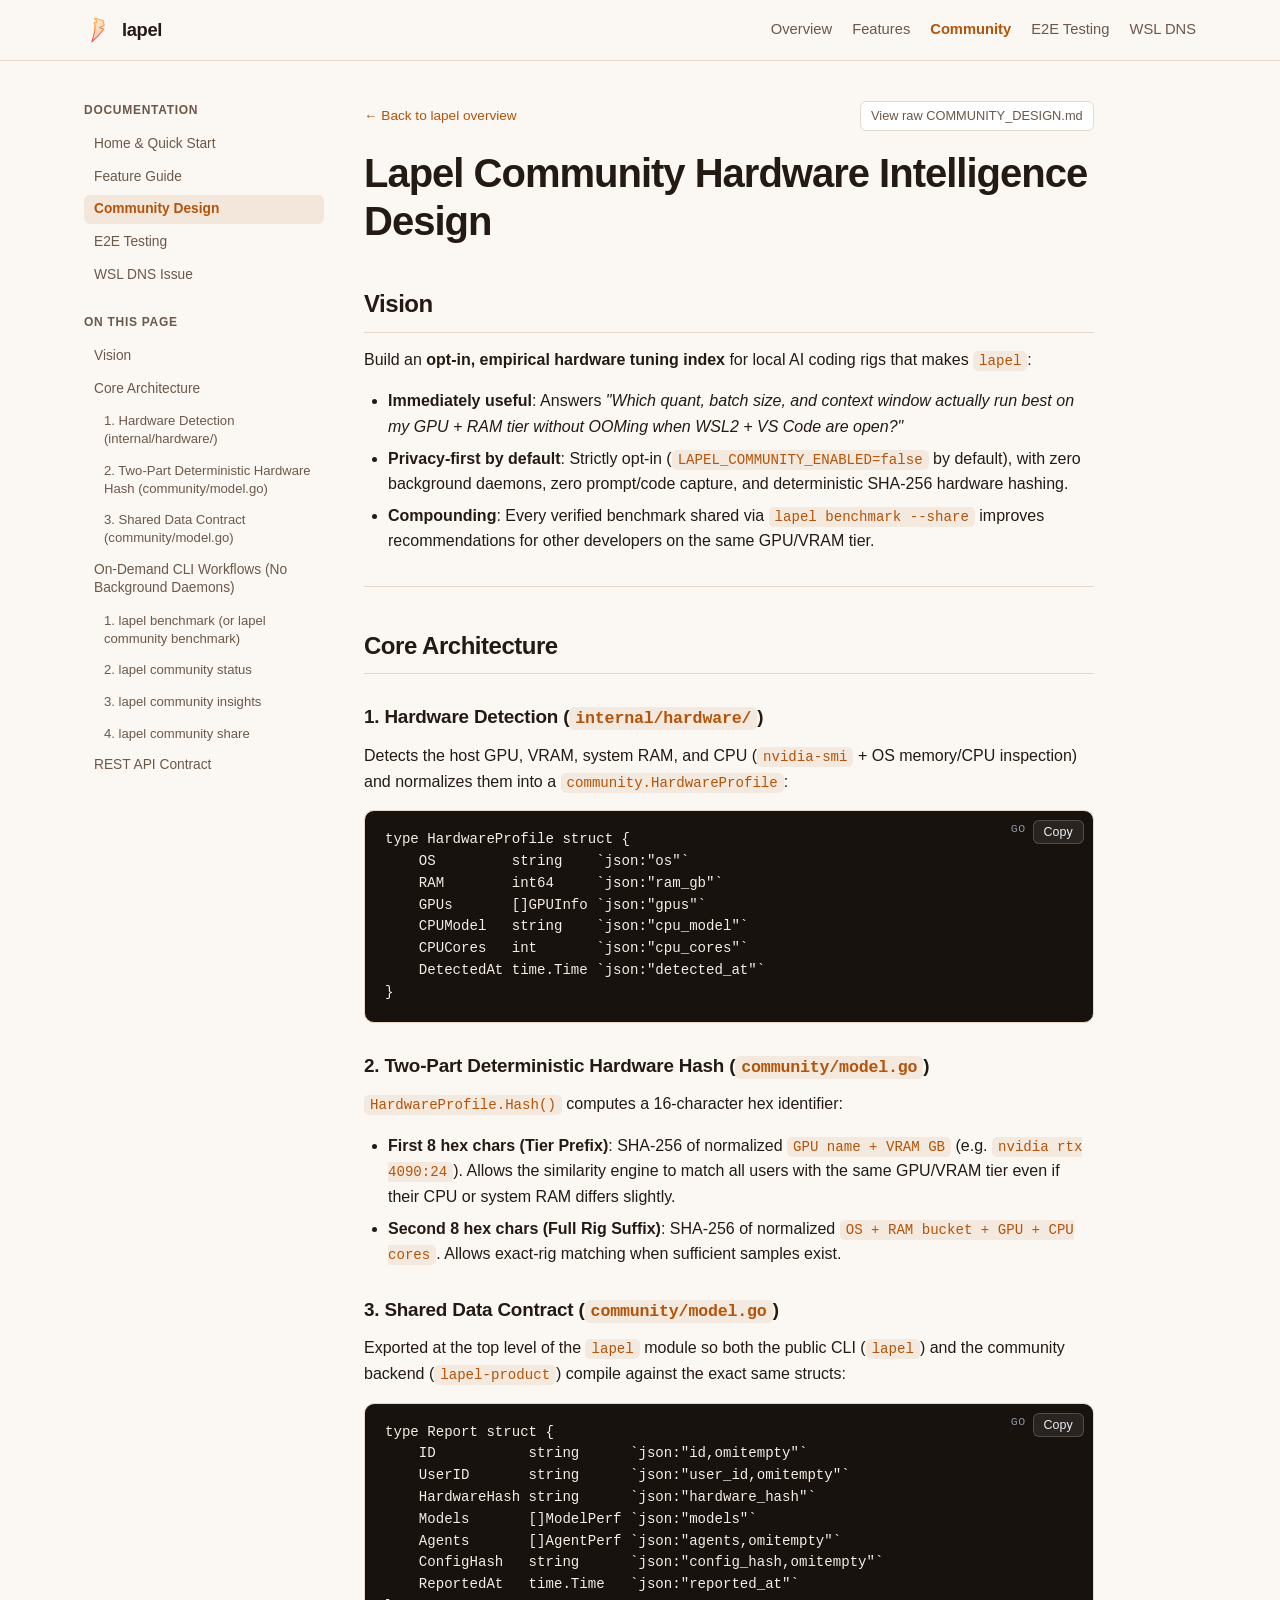
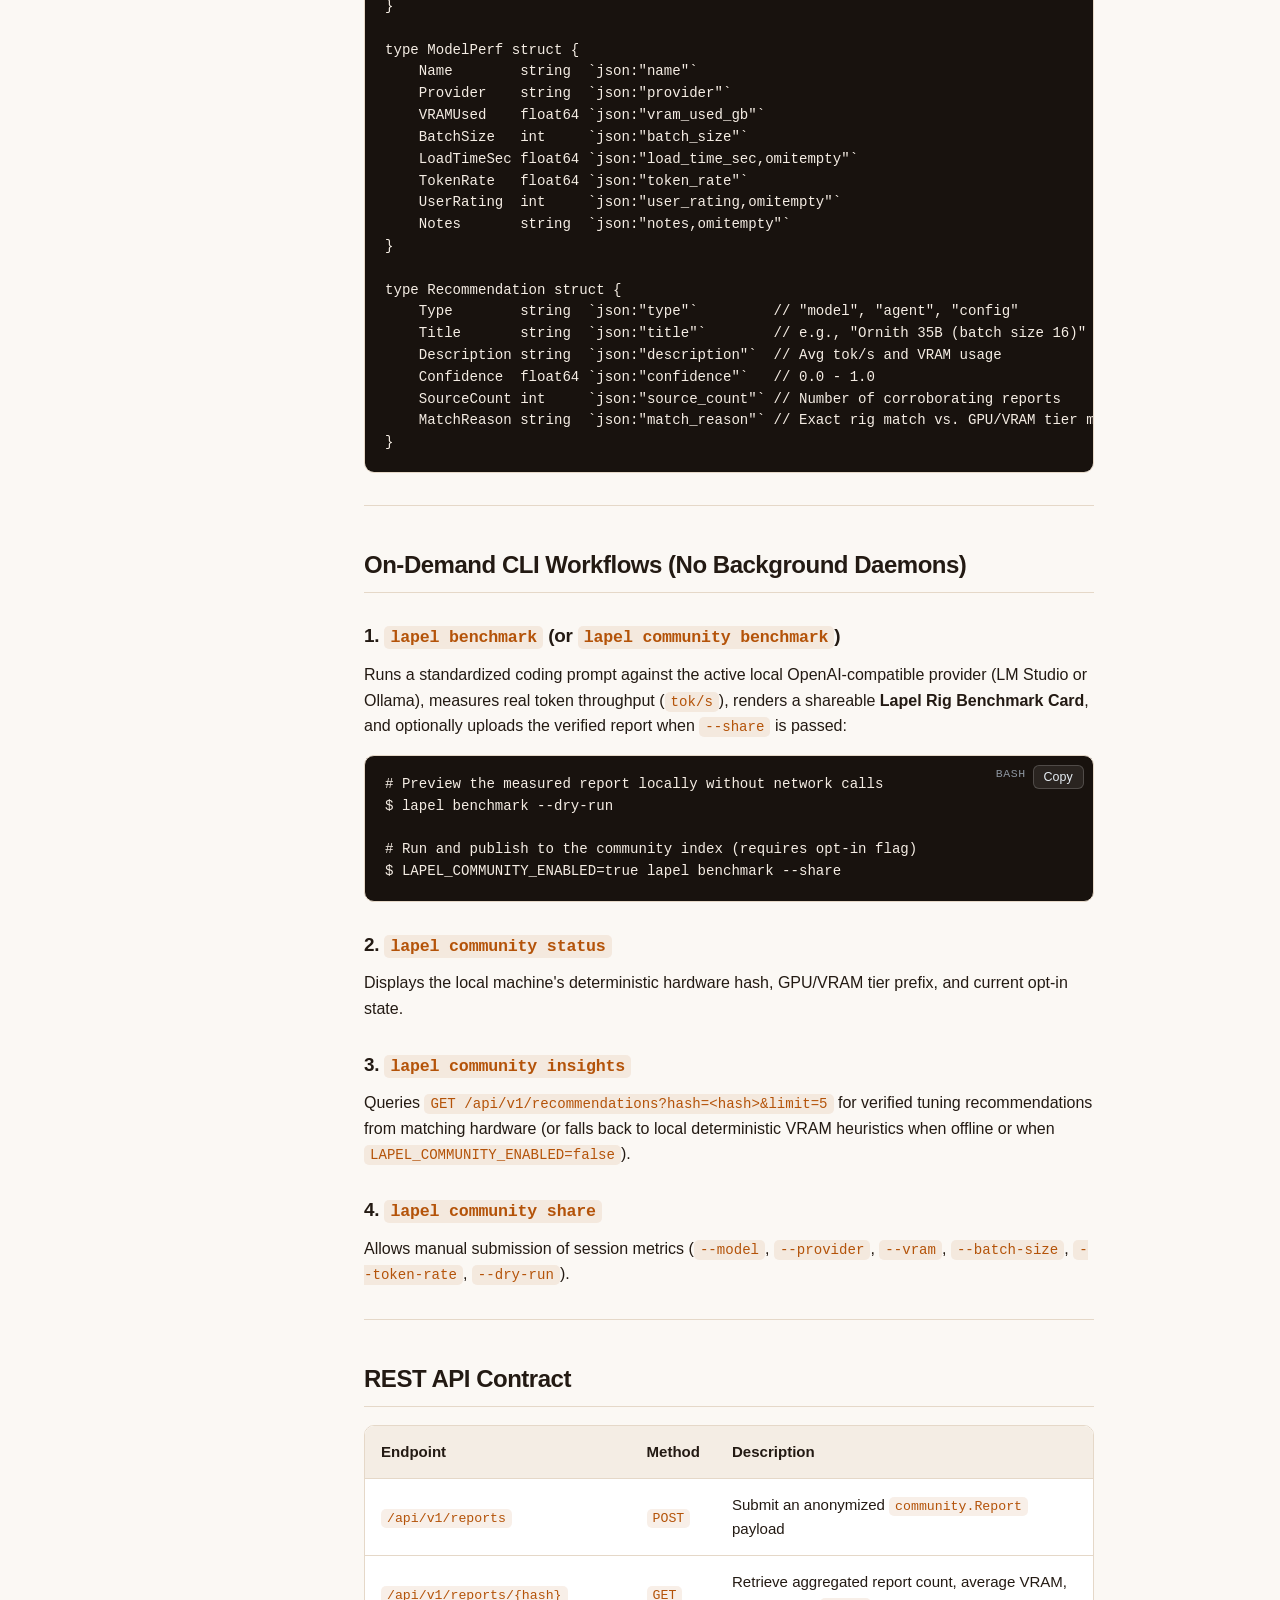
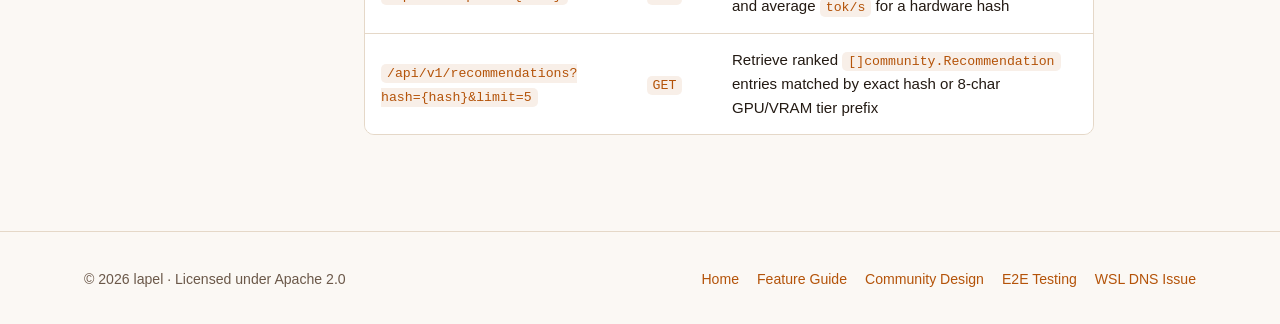
==== commit 165823a7: "style: match lapel logo gradient to Fluent lightning emoji across site, README, and WSL icon" ====
--- a/docs/community-design.html
+++ b/docs/community-design.html
@@ -13,6 +13,18 @@
     <div class="container nav">
       <a class="brand" href="index.html">
         <svg viewBox="0 0 100 100" stroke-width="4.2" stroke-linecap="round" stroke-linejoin="round" aria-hidden="true">
+          <defs>
+            <linearGradient id="lapel-bolt-grad" x1="0%" y1="0%" x2="0%" y2="100%">
+              <stop offset="0%" stop-color="#FFB952" />
+              <stop offset="50%" stop-color="#FA8546" />
+              <stop offset="100%" stop-color="#F2595B" />
+            </linearGradient>
+            <linearGradient id="lapel-bolt-fill" x1="0%" y1="0%" x2="0%" y2="100%">
+              <stop offset="0%" stop-color="#FFB952" stop-opacity="0.28" />
+              <stop offset="50%" stop-color="#FA8546" stop-opacity="0.28" />
+              <stop offset="100%" stop-color="#F2595B" stop-opacity="0.28" />
+            </linearGradient>
+          </defs>
           <path d="M 37,8 C 48.5,9.5 59.5,12.5 69,17 L 72,34 L 55.5,41 L 70,47 C 58,65 44,79 28,92 C 34.5,71 39.2,53 39.5,39.5 C 39.6,33 38.4,28 36.4,24.2 L 46,21.2 C 44.5,15.8 41.5,11.2 37,8 Z" />
         </svg>
         <span>lapel</span>
--- a/docs/assets/site.css
+++ b/docs/assets/site.css
@@ -88,8 +88,8 @@
 .brand svg {
   width: 28px;
   height: 28px;
-  stroke: var(--logo-stroke);
-  fill: var(--logo-fill);
+  stroke: url(#lapel-bolt-grad);
+  fill: url(#lapel-bolt-fill);
 }
 
 .nav-links {
